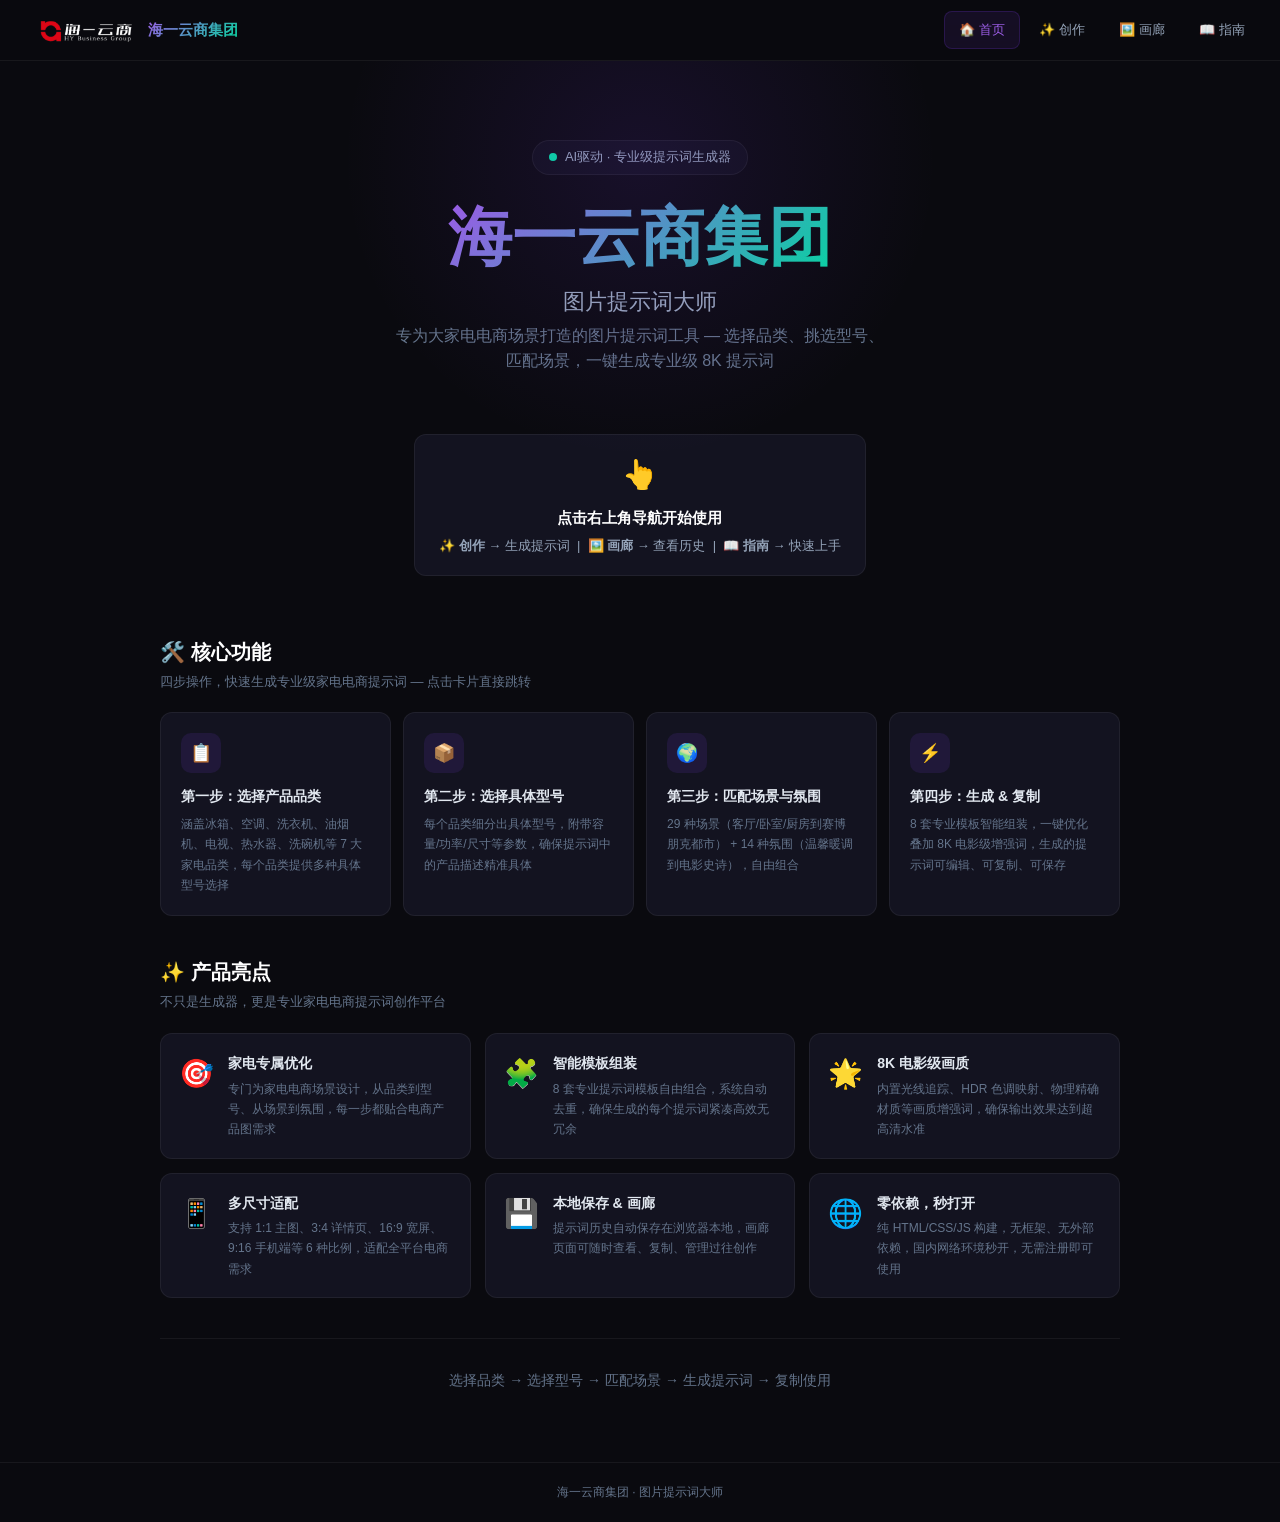
==== index.html @ 8d3c825e "修复主页网格布局：固定列数+响应式" ====
<!DOCTYPE html>
<html lang="zh-CN">
<head>
<meta charset="UTF-8">
<meta name="viewport" content="width=device-width,initial-scale=1.0">
<title>海一云商集团 — 图片提示词大师</title>
<style>/* 海一云商集团 - 图片提示词大师 样式表 */
:root {
  --bg: #0A0A0F;
  --surface: #131320;
  --border: rgba(255,255,255,0.06);
  --text: #E2E8F0;
  --text2: #94A3B8;
  --text3: #64748B;
  --violet: #7C3AED;
  --violet2: #9B5DE5;
  --teal: #06D6A0;
  --red: #EF4444;
  --amber: #F59E0B;
}
* { margin:0; padding:0; box-sizing:border-box; }
body {
  font-family: -apple-system, BlinkMacSystemFont, 'Segoe UI', 'PingFang SC', 'Microsoft YaHei', sans-serif;
  background: var(--bg);
  color: var(--text);
  min-height: 100vh;
  line-height: 1.6;
}
::-webkit-scrollbar { width:6px; }
::-webkit-scrollbar-track { background:transparent; }
::-webkit-scrollbar-thumb { background:rgba(124,58,237,0.3); border-radius:3px; }

/* === NAV === */
.nav { position:fixed; top:0; left:0; right:0; z-index:100; background:rgba(10,10,15,0.85); backdrop-filter:blur(20px); border-bottom:1px solid var(--border); }
.nav-inner { max-width:1400px; margin:0 auto; padding:0 20px; display:flex; align-items:center; justify-content:space-between; height:60px; }
.nav-logo { display:flex; align-items:center; gap:10px; text-decoration:none; }
.nav-logo img { height:32px; width:auto; }
.nav-logo span { font-size:15px; font-weight:700; background:linear-gradient(135deg, var(--violet2), var(--teal)); -webkit-background-clip:text; -webkit-text-fill-color:transparent; }
.nav-links { display:flex; gap:4px; }
.nav-link { display:inline-flex; align-items:center; gap:4px; padding:8px 14px; border-radius:8px; font-size:13px; font-weight:500; text-decoration:none; color:var(--text2); transition:all 0.2s; border:1px solid transparent; cursor:pointer; }
.nav-link:hover { color:var(--text); background:rgba(255,255,255,0.04); }
.nav-link.active { color:var(--violet2); background:rgba(124,58,237,0.1); border-color:rgba(124,58,237,0.2); }
.nav-link .icon { font-size:14px; }

/* === PAGES === */
.page { display:none; min-height:100vh; padding-top:60px; }
.page.active { display:block; }

/* === HERO/LANDING === */
.hero { position:relative; padding:80px 20px 60px; text-align:center; overflow:hidden; }
.hero::before { content:''; position:absolute; top:-200px; left:50%; transform:translateX(-50%); width:600px; height:600px; background:radial-gradient(circle, rgba(124,58,237,0.12) 0%, transparent 70%); }
.hero-badge { display:inline-flex; align-items:center; gap:8px; padding:6px 16px; border-radius:20px; background:rgba(19,19,32,0.6); border:1px solid var(--border); font-size:13px; color:var(--text2); margin-bottom:24px; }
.hero-badge .dot { width:8px; height:8px; border-radius:50%; background:var(--teal); animation:pulse 2s infinite; }
@keyframes pulse { 0%,100%{opacity:1} 50%{opacity:0.3} }
.hero h1 { font-size:clamp(28px,6vw,64px); font-weight:800; margin-bottom:8px; line-height:1.2; }
.hero h1 .white { color:#fff; }
.hero h1 .gradient { background:linear-gradient(135deg, var(--violet2), var(--teal)); -webkit-background-clip:text; -webkit-text-fill-color:transparent; }
.hero p.sub { font-size:clamp(15px,2.5vw,22px); color:var(--text2); margin-bottom:4px; }
.hero p.desc { font-size:clamp(13px,2vw,16px); color:var(--text3); max-width:500px; margin:0 auto 32px; }
.hero-actions { display:flex; flex-direction:row; justify-content:center; gap:16px; flex-wrap:wrap; margin-bottom:40px; }
.hero-actions .nav-icon { width:56px; height:56px; display:flex; align-items:center; justify-content:center; border-radius:14px; font-size:24px; text-decoration:none; background:var(--surface); border:1px solid var(--border); transition:all 0.25s; }
.hero-actions .nav-icon:hover { border-color:rgba(124,58,237,0.4); background:rgba(124,58,237,0.08); transform:translateY(-2px); }
.hero-pics { display:grid; grid-template-columns:repeat(3,1fr); gap:12px; max-width:700px; margin:0 auto; }
.hero-pic { border-radius:14px; aspect-ratio:4/3; border:1px solid var(--border); background:var(--surface); display:flex; align-items:center; justify-content:center; font-size:36px; opacity:0.5; }

/* === BUTTONS === */
.btn { display:inline-flex; align-items:center; gap:6px; padding:10px 24px; border-radius:10px; font-size:14px; font-weight:600; cursor:pointer; border:none; transition:all 0.25s; text-decoration:none; }
.btn-gradient { background:linear-gradient(135deg, var(--violet), #6D28D9); color:#fff; box-shadow:0 4px 20px rgba(124,58,237,0.3); }
.btn-gradient:hover { transform:translateY(-1px); box-shadow:0 6px 30px rgba(124,58,237,0.5); }
.btn-outline { background:rgba(255,255,255,0.04); border:1px solid var(--border); color:var(--text); }
.btn-outline:hover { background:rgba(255,255,255,0.08); }
.btn-sm { padding:6px 14px; font-size:12px; border-radius:7px; }
.btn-xs { padding:4px 10px; font-size:11px; border-radius:6px; }
.btn-icon { padding:8px; border-radius:8px; background:rgba(255,255,255,0.04); border:1px solid var(--border); color:var(--text2); cursor:pointer; font-size:16px; }

/* === CARDS === */
.card { background:var(--surface); border:1px solid var(--border); border-radius:12px; padding:16px; transition:all 0.25s; }
.card:hover { border-color:rgba(124,58,237,0.3); box-shadow:0 4px 20px rgba(124,58,237,0.08); }
.card-sm { padding:12px; border-radius:10px; }

/* === CREATE PAGE LAYOUT === */
.create-layout { display:grid; grid-template-columns:280px 1fr 380px; gap:16px; max-width:1500px; margin:0 auto; padding:16px 20px; min-height:calc(100vh - 140px); }
@media (max-width:1200px) { 
  .create-layout { grid-template-columns:260px 1fr; }
  .create-right { grid-column:1/-1; }
}
@media (max-width:768px) {
  .create-layout { grid-template-columns:1fr; }
}
.create-left, .create-mid, .create-right { display:flex; flex-direction:column; gap:12px; }

/* === TEMPLATE CARDS === */
.tpl-item { cursor:pointer; background:var(--surface); border:1px solid var(--border); border-radius:10px; padding:12px; margin-bottom:8px; transition:all 0.25s; }
.tpl-item:hover { border-color:rgba(124,58,237,0.3); }
.tpl-item.selected { border-color:var(--violet2); background:rgba(124,58,237,0.08); box-shadow:0 0 20px rgba(124,58,237,0.1); }
.tpl-item .tpl-header { display:flex; align-items:flex-start; gap:8px; }
.tpl-item .tpl-icon { font-size:18px; flex-shrink:0; }
.tpl-item .tpl-name { font-size:13px; font-weight:600; color:var(--text); }
.tpl-item.selected .tpl-name { color:var(--violet2); }
.tpl-item .tpl-desc { font-size:11px; color:var(--text3); margin-top:4px; }
.tpl-item .tpl-tag { display:inline-block; padding:2px 6px; border-radius:4px; font-size:10px; margin-right:4px; }
.tpl-item .tpl-tag.rec { background:rgba(6,214,160,0.1); color:var(--teal); border:1px solid rgba(6,214,160,0.2); }

/* === FORM === */
.form-group { margin-bottom:12px; }
.form-label { display:block; font-size:12px; color:var(--text2); margin-bottom:4px; font-weight:500; }
.form-input, .form-textarea { width:100%; padding:10px 12px; background:rgba(255,255,255,0.03); border:1px solid var(--border); border-radius:8px; color:var(--text); font-size:13px; font-family:inherit; outline:none; transition:border 0.2s; resize:none; }
.form-input:focus, .form-textarea:focus { border-color:rgba(124,58,237,0.5); box-shadow:0 0 0 3px rgba(124,58,237,0.08); background:rgba(255,255,255,0.05); }
.form-input::placeholder, .form-textarea::placeholder { color:var(--text3); }
.form-textarea { min-height:80px; }

/* === STYLE TAGS === */
.style-tags { display:flex; flex-wrap:wrap; gap:6px; }
.style-tag { padding:6px 12px; border-radius:6px; font-size:11px; cursor:pointer; border:1px solid var(--border); background:rgba(255,255,255,0.02); color:var(--text3); transition:all 0.2s; }
.style-tag:hover { border-color:rgba(255,255,255,0.12); color:var(--text2); }
.style-tag.active { background:rgba(124,58,237,0.12); border-color:rgba(124,58,237,0.3); color:var(--violet2); }

/* === GENERIC TAGS (品类/场景/氛围) === */
.tags { display:flex; flex-wrap:wrap; gap:8px; }
.tag { display:inline-flex; align-items:center; gap:4px; padding:8px 14px; border-radius:8px; font-size:13px; cursor:pointer; border:1px solid var(--border); background:rgba(255,255,255,0.03); color:var(--text2); transition:all 0.2s; user-select:none; }
.tag:hover { border-color:rgba(255,255,255,0.15); background:rgba(255,255,255,0.05); color:var(--text); }
.tag.active { background:rgba(124,58,237,0.12); border-color:rgba(124,58,237,0.35); color:var(--violet2); }

/* === RATIO TAGS === */
.ratio-tags { display:flex; flex-wrap:wrap; gap:6px; }
.ratio-tag { padding:6px 10px; border-radius:6px; font-size:11px; font-family:monospace; cursor:pointer; border:1px solid var(--border); background:rgba(255,255,255,0.02); color:var(--text3); transition:all 0.2s; }
.ratio-tag:hover { border-color:rgba(255,255,255,0.12); color:var(--text2); }
.ratio-tag.active { background:rgba(124,58,237,0.12); border-color:rgba(124,58,237,0.3); color:var(--violet2); }

/* === PROMPT PREVIEW === */
.prompt-box { background:rgba(0,0,0,0.3); border:1px solid var(--border); border-radius:10px; padding:14px; min-height:200px; max-height:400px; overflow-y:auto; font-size:13px; color:var(--text); white-space:pre-wrap; line-height:1.8; font-family:inherit; }
.prompt-box.empty { display:flex; align-items:center; justify-content:center; color:var(--text3); font-size:13px; min-height:200px; }
.prompt-stats { display:flex; gap:16px; font-size:11px; color:var(--text3); margin-top:8px; }
.prompt-edit { width:100%; background:rgba(0,0,0,0.3); border:1px solid var(--border); border-radius:10px; padding:14px; min-height:200px; font-size:13px; line-height:1.8; color:var(--text); resize:vertical; font-family:inherit; outline:none; }
.prompt-edit:focus { border-color:rgba(124,58,237,0.5); box-shadow:0 0 0 3px rgba(124,58,237,0.08); }
.prompt-placeholder { background:rgba(0,0,0,0.3); border:1px solid var(--border); border-radius:10px; padding:40px 14px; text-align:center; color:var(--text3); font-size:13px; min-height:200px; display:flex; align-items:center; justify-content:center; }

/* === IMAGE DISPLAY === */
.img-display { background:var(--surface); border:1px solid var(--border); border-radius:12px; overflow:hidden; }
.img-display .placeholder { display:flex; flex-direction:column; align-items:center; justify-content:center; padding:40px; color:var(--text3); }
.img-display .placeholder .icon { font-size:48px; margin-bottom:12px; }
.img-display img { width:100%; display:block; }
.img-actions { display:flex; gap:8px; padding:10px; background:rgba(0,0,0,0.5); }

/* === GALLERY === */
.gallery-grid { display:grid; grid-template-columns:repeat(auto-fill,minmax(260px,1fr)); gap:16px; max-width:1400px; margin:0 auto; padding:20px; }
.gallery-card { cursor:pointer; overflow:hidden; }
.gallery-card .thumb { aspect-ratio:4/3; background:rgba(0,0,0,0.3); overflow:hidden; }
.gallery-card .thumb img { width:100%; height:100%; object-fit:cover; transition:transform 0.3s; }
.gallery-card:hover .thumb img { transform:scale(1.05); }
.gallery-card .info { padding:10px; }
.gallery-card .info .prompt { font-size:11px; color:var(--text3); line-height:1.4; display:-webkit-box; -webkit-line-clamp:2; -webkit-box-orient:vertical; overflow:hidden; }
.gallery-card .info .date { font-size:10px; color:var(--text3); margin-top:4px; }
.gallery-empty { text-align:center; padding:80px 20px; }

/* === GUIDE === */
.guide-steps { display:grid; grid-template-columns:repeat(auto-fit,minmax(280px,1fr)); gap:16px; max-width:1200px; margin:0 auto; padding:20px; }
.guide-step { padding:24px; }
.guide-step .step-num { width:40px; height:40px; border-radius:10px; background:rgba(124,58,237,0.15); display:flex; align-items:center; justify-content:center; font-size:14px; font-weight:700; color:var(--violet2); margin-bottom:12px; }
.guide-step h3 { font-size:16px; margin-bottom:8px; }
.guide-step p { font-size:13px; color:var(--text2); line-height:1.6; }
.guide-step ul { margin-top:12px; padding-left:16px; }
.guide-step li { font-size:12px; color:var(--text3); margin-bottom:4px; }
.guide-title { text-align:center; padding:40px 20px 20px; }

/* === MODAL === */
.modal-overlay { position:fixed; inset:0; z-index:200; background:rgba(0,0,0,0.6); backdrop-filter:blur(4px); display:flex; align-items:center; justify-content:center; padding:20px; }
.modal-content { background:var(--surface); border:1px solid var(--border); border-radius:16px; max-width:700px; width:100%; max-height:80vh; overflow-y:auto; }
.modal-header { display:flex; align-items:center; justify-content:space-between; padding:16px 20px; border-bottom:1px solid var(--border); }
.modal-header h3 { font-size:15px; }
.modal-close { background:none; border:none; color:var(--text2); cursor:pointer; font-size:20px; padding:4px; }
.modal-body { padding:20px; }
.modal-body img { width:100%; border-radius:10px; margin-bottom:16px; }
.modal-body .mprompt { background:rgba(0,0,0,0.3); border-radius:10px; padding:12px; font-size:12px; color:var(--text3); white-space:pre-wrap; max-height:160px; overflow-y:auto; margin-bottom:12px; }

/* === SPINNER === */
.spinner { width:40px; height:40px; border:3px solid rgba(124,58,237,0.15); border-top-color:var(--violet2); border-radius:50%; animation:spin 0.8s linear infinite; margin:0 auto 12px; }
@keyframes spin { to{transform:rotate(360deg)} }
.gen-status { text-align:center; padding:30px; }

/* === TOAST === */
.toast { position:fixed; bottom:24px; left:50%; transform:translateX(-50%); background:var(--surface); border:1px solid var(--border); padding:10px 20px; border-radius:10px; font-size:13px; z-index:300; animation:toastIn 0.3s ease; }
@keyframes toastIn { from{opacity:0;transform:translateX(-50%) translateY(10px)} to{opacity:1;transform:translateX(-50%) translateY(0)} }

/* === FOOTER === */
.footer { border-top:1px solid var(--border); padding:20px; text-align:center; font-size:12px; color:var(--text3); }

/* === RESPONSIVE === */
@media (max-width:900px) { .feature-grid { grid-template-columns:repeat(2,1fr)!important; } }
@media (max-width:500px) { .feature-grid { grid-template-columns:1fr!important; } }
@media (max-width:640px) {
  .nav-link span.label { display:none; }
  .nav-link { padding:8px 10px; }
  .hero { padding:60px 16px 40px; }
  .hero-pics { grid-template-columns:1fr; max-width:300px; }
  .guide-steps { grid-template-columns:1fr; }
  .gallery-grid { grid-template-columns:repeat(auto-fill,minmax(160px,1fr)); gap:10px; padding:12px; }
}
</style>
</head>
<body>
<nav class="nav"><div class="nav-inner">
<a href="javascript:void(0)" class="nav-logo" onclick="var q=document.querySelectorAll('.page,.nav-link');for(var i=0;i<q.length;i++)q[i].classList.remove('active');document.getElementById('page-home').classList.add('active');document.getElementById('nav-home').classList.add('active')"><img src="[data-uri]" alt="海一云商集团"><span>海一云商集团</span></a>
<div class="nav-links"><span class="nav-link active" id="nav-home" style="cursor:pointer" onclick="var q=document.querySelectorAll('.page,.nav-link');for(var i=0;i<q.length;i++)q[i].classList.remove('active');document.getElementById('page-home').classList.add('active');document.getElementById('nav-home').classList.add('active')">🏠 <span class="label">首页</span></span><span class="nav-link" id="nav-create" style="cursor:pointer" onclick="var q=document.querySelectorAll('.page,.nav-link');for(var i=0;i<q.length;i++)q[i].classList.remove('active');document.getElementById('page-create').classList.add('active');document.getElementById('nav-create').classList.add('active');renderCreate()">✨ <span class="label">创作</span></span><span class="nav-link" id="nav-gallery" style="cursor:pointer" onclick="var q=document.querySelectorAll('.page,.nav-link');for(var i=0;i<q.length;i++)q[i].classList.remove('active');document.getElementById('page-gallery').classList.add('active');document.getElementById('nav-gallery').classList.add('active');renderGallery()">🖼️ <span class="label">画廊</span></span><span class="nav-link" id="nav-guide" style="cursor:pointer" onclick="var q=document.querySelectorAll('.page,.nav-link');for(var i=0;i<q.length;i++)q[i].classList.remove('active');document.getElementById('page-guide').classList.add('active');document.getElementById('nav-guide').classList.add('active')">📖 <span class="label">指南</span></span></div></div></nav>
<div class="page active" id="page-home">
<div class="hero"><div class="hero-badge"><span class="dot"></span> AI驱动 · 专业级提示词生成器</div><h1><span class="gradient">海一云商集团</span></h1><p class="sub">图片提示词大师</p><p class="desc">专为大家电电商场景打造的图片提示词工具 — 选择品类、挑选型号、匹配场景，一键生成专业级 8K 提示词</p><div style="margin-top:28px;padding:18px 24px;background:var(--surface);border:1px solid var(--border);border-radius:12px;display:inline-block"><div style="font-size:28px;margin-bottom:8px">👆</div><div style="font-size:15px;font-weight:600;margin-bottom:6px;color:#fff">点击右上角导航开始使用</div><div style="font-size:13px;color:var(--text2)">✨ <b>创作</b> → 生成提示词 &nbsp;|&nbsp; 🖼️ <b>画廊</b> → 查看历史 &nbsp;|&nbsp; 📖 <b>指南</b> → 快速上手</div></div></div>
<div style="max-width:1000px;margin:0 auto;padding:0 20px 20px">

<!-- 功能介绍详情 -->
<div style="margin-bottom:40px">
<h2 style="font-size:20px;font-weight:700;margin-bottom:4px;color:#fff">🛠️ 核心功能</h2>
<p style="font-size:13px;color:var(--text3);margin-bottom:20px">四步操作，快速生成专业级家电电商提示词 — 点击卡片直接跳转</p>
<div style="display:grid;grid-template-columns:repeat(4,1fr);gap:12px" class="feature-grid">
<div class="card" style="padding:20px;cursor:pointer" onclick="showPage('create')">
<div style="width:40px;height:40px;border-radius:10px;background:rgba(124,58,237,0.12);display:flex;align-items:center;justify-content:center;font-size:18px;margin-bottom:12px">📋</div>
<div style="font-size:14px;font-weight:600;margin-bottom:6px">第一步：选择产品品类</div>
<div style="font-size:12px;color:var(--text3);line-height:1.7">涵盖冰箱、空调、洗衣机、油烟机、电视、热水器、洗碗机等 7 大家电品类，每个品类提供多种具体型号选择</div>
</div>
<div class="card" style="padding:20px;cursor:pointer" onclick="showPage('create')">
<div style="width:40px;height:40px;border-radius:10px;background:rgba(124,58,237,0.12);display:flex;align-items:center;justify-content:center;font-size:18px;margin-bottom:12px">📦</div>
<div style="font-size:14px;font-weight:600;margin-bottom:6px">第二步：选择具体型号</div>
<div style="font-size:12px;color:var(--text3);line-height:1.7">每个品类细分出具体型号，附带容量/功率/尺寸等参数，确保提示词中的产品描述精准具体</div>
</div>
<div class="card" style="padding:20px;cursor:pointer" onclick="showPage('create')">
<div style="width:40px;height:40px;border-radius:10px;background:rgba(124,58,237,0.12);display:flex;align-items:center;justify-content:center;font-size:18px;margin-bottom:12px">🌍</div>
<div style="font-size:14px;font-weight:600;margin-bottom:6px">第三步：匹配场景与氛围</div>
<div style="font-size:12px;color:var(--text3);line-height:1.7">29 种场景（客厅/卧室/厨房到赛博朋克都市） + 14 种氛围（温馨暖调到电影史诗），自由组合</div>
</div>
<div class="card" style="padding:20px;cursor:pointer" onclick="showPage('create')">
<div style="width:40px;height:40px;border-radius:10px;background:rgba(124,58,237,0.12);display:flex;align-items:center;justify-content:center;font-size:18px;margin-bottom:12px">⚡</div>
<div style="font-size:14px;font-weight:600;margin-bottom:6px">第四步：生成 & 复制</div>
<div style="font-size:12px;color:var(--text3);line-height:1.7">8 套专业模板智能组装，一键优化叠加 8K 电影级增强词，生成的提示词可编辑、可复制、可保存</div>
</div>
</div>
</div>

<!-- 亮点 -->
<div style="margin-bottom:40px">
<h2 style="font-size:20px;font-weight:700;margin-bottom:4px;color:#fff">✨ 产品亮点</h2>
<p style="font-size:13px;color:var(--text3);margin-bottom:20px">不只是生成器，更是专业家电电商提示词创作平台</p>
<div style="display:grid;grid-template-columns:repeat(3,1fr);gap:14px" class="feature-grid">
<div class="card" style="padding:18px;display:flex;gap:14px;align-items:flex-start">
<span style="font-size:28px;flex-shrink:0">🎯</span>
<div><div style="font-size:14px;font-weight:600;margin-bottom:4px">家电专属优化</div><div style="font-size:12px;color:var(--text3);line-height:1.7">专门为家电电商场景设计，从品类到型号、从场景到氛围，每一步都贴合电商产品图需求</div></div>
</div>
<div class="card" style="padding:18px;display:flex;gap:14px;align-items:flex-start">
<span style="font-size:28px;flex-shrink:0">🧩</span>
<div><div style="font-size:14px;font-weight:600;margin-bottom:4px">智能模板组装</div><div style="font-size:12px;color:var(--text3);line-height:1.7">8 套专业提示词模板自由组合，系统自动去重，确保生成的每个提示词紧凑高效无冗余</div></div>
</div>
<div class="card" style="padding:18px;display:flex;gap:14px;align-items:flex-start">
<span style="font-size:28px;flex-shrink:0">🌟</span>
<div><div style="font-size:14px;font-weight:600;margin-bottom:4px">8K 电影级画质</div><div style="font-size:12px;color:var(--text3);line-height:1.7">内置光线追踪、HDR 色调映射、物理精确材质等画质增强词，确保输出效果达到超高清水准</div></div>
</div>
<div class="card" style="padding:18px;display:flex;gap:14px;align-items:flex-start">
<span style="font-size:28px;flex-shrink:0">📱</span>
<div><div style="font-size:14px;font-weight:600;margin-bottom:4px">多尺寸适配</div><div style="font-size:12px;color:var(--text3);line-height:1.7">支持 1:1 主图、3:4 详情页、16:9 宽屏、9:16 手机端等 6 种比例，适配全平台电商需求</div></div>
</div>
<div class="card" style="padding:18px;display:flex;gap:14px;align-items:flex-start;cursor:pointer" onclick="showPage('gallery')">
<span style="font-size:28px;flex-shrink:0">💾</span>
<div><div style="font-size:14px;font-weight:600;margin-bottom:4px">本地保存 & 画廊</div><div style="font-size:12px;color:var(--text3);line-height:1.7">提示词历史自动保存在浏览器本地，画廊页面可随时查看、复制、管理过往创作</div></div>
</div>
<div class="card" style="padding:18px;display:flex;gap:14px;align-items:flex-start">
<span style="font-size:28px;flex-shrink:0">🌐</span>
<div><div style="font-size:14px;font-weight:600;margin-bottom:4px">零依赖，秒打开</div><div style="font-size:12px;color:var(--text3);line-height:1.7">纯 HTML/CSS/JS 构建，无框架、无外部依赖，国内网络环境秒开，无需注册即可使用</div></div>
</div>
</div>
</div>

<!-- 导航引导 -->
<div style="text-align:center;padding:30px 20px 50px;border-top:1px solid var(--border);margin-top:20px">
<div style="font-size:14px;color:var(--text3)">选择品类 → 选择型号 → 匹配场景 → 生成提示词 → 复制使用</div>
</div></div></div>
<div class="page" id="page-create"><div class="create-layout">
<div><div class="card" style="margin-bottom:12px"><div style="display:flex;justify-content:space-between;align-items:center;margin-bottom:12px"><span style="font-size:13px;font-weight:600">📋 模板选择</span><div><button class="btn btn-xs btn-outline" data-action="selectAllTpl">全选</button><button class="btn btn-xs btn-outline" data-action="deselectAllTpl">取消</button></div></div><div id="tpl-list"></div></div><div class="card card-sm" style="margin-bottom:12px"><div style="font-size:11px;color:var(--text2);margin-bottom:8px">🎨 风格预设</div><div class="style-tags" id="style-tags"></div></div><div class="card card-sm"><div style="font-size:11px;color:var(--text2);margin-bottom:8px">📐 宽高比</div><div class="ratio-tags" id="ratio-tags"></div></div></div>
<div><div class="card"><div style="font-size:13px;font-weight:600;margin-bottom:12px;display:flex;align-items:center;gap:8px"><span style="background:rgba(124,58,237,0.12);color:var(--violet2);padding:2px 10px;border-radius:6px;font-size:11px">第一步</span> 选择产品品类</div><div class="tags" id="category-options" style="margin-bottom:4px"></div></div>
    
<div class="card"><div style="font-size:13px;font-weight:600;margin-bottom:12px;display:flex;align-items:center;gap:8px"><span style="background:rgba(124,58,237,0.12);color:var(--violet2);padding:2px 10px;border-radius:6px;font-size:11px">第二步</span> 选择产品类型</div><div id="type-options-row"></div><div id="type-detail"></div><div id="custom-product-row" style="display:none;margin-top:8px"><input class="form-input" id="inp-custom-product" placeholder="输入产品描述..." oninput="updateCustomProduct()"></div></div>

<div class="card"><div style="font-size:13px;font-weight:600;margin-bottom:12px;display:flex;align-items:center;gap:8px"><span style="background:rgba(124,58,237,0.12);color:var(--violet2);padding:2px 10px;border-radius:6px;font-size:11px">第三步</span> 选择场景环境</div><div class="tags" id="scene-options"></div><div id="custom-scene-row" style="display:none;margin-top:8px"><input class="form-input" id="inp-custom-scene" placeholder="输入场景描述..." oninput="updateCustomScene()"></div></div>

<div class="card"><div style="font-size:13px;font-weight:600;margin-bottom:12px;display:flex;align-items:center;gap:8px"><span style="background:rgba(124,58,237,0.12);color:var(--violet2);padding:2px 10px;border-radius:6px;font-size:11px">第四步</span> 选择氛围（可选）</div><div class="tags" id="mood-options"></div><div id="custom-mood-row" style="display:none;margin-top:8px"><input class="form-input" id="inp-custom-mood" placeholder="输入氛围描述..." oninput="updateCustomMood()"></div></div></div>
<div><div class="card" style="margin-bottom:12px"><div style="display:flex;justify-content:space-between;align-items:center;margin-bottom:12px"><span style="font-size:13px;font-weight:600">📝 提示词 <span style="font-size:10px;color:var(--text3)">（可编辑）</span></span><div><button class="btn btn-sm btn-outline" style="color:var(--violet2)" data-action="generate">生成提示词</button><button class="btn btn-sm btn-outline" style="color:var(--teal)" data-action="optimize">⚡ 一键优化</button></div></div><div id="prompt-area"></div><div style="display:flex;gap:6px;margin-top:10px"><button class="btn btn-sm btn-outline" data-action="copy">📋 复制提示词</button><button class="btn btn-sm btn-outline" data-action="clear">🗑️ 清空</button><button class="btn btn-sm btn-outline" data-action="save">💾 保存</button><span id="prompt-chars" style="font-size:11px;color:var(--text3);margin-left:auto;align-self:center"></span></div></div></div></div></div>
<div class="page" id="page-gallery"><div style="max-width:1400px;margin:0 auto;padding:16px 20px"><div style="display:flex;justify-content:space-between;align-items:center;margin-bottom:16px"><h2 style="font-size:22px">🖼️ 提示词画廊</h2><button class="btn btn-sm btn-gradient" onclick="location.hash='create'">✨ 创作新提示词</button></div><div class="gallery-grid" id="gallery-grid"><div style="grid-column:1/-1;text-align:center;padding:80px 20px"><div style="font-size:64px;margin-bottom:16px">📝</div><h3>还没有保存的提示词</h3><p style="color:var(--text3);margin:12px 0 20px">前往创作页面生成提示词并保存</p><button class="btn btn-gradient" onclick="location.hash='create'">✨ 开始创作</button></div></div></div></div>
<div class="page" id="page-guide"><div class="guide-container"><div class="guide-title"><h1 style="font-size:28px"><span class="gradient" style="background:linear-gradient(135deg,var(--violet2),var(--teal));-webkit-background-clip:text;-webkit-text-fill-color:transparent">快速使用指南</span></h1><p style="color:var(--text3);margin-top:8px">四步上手，轻松生成专业级家电电商提示词</p></div><div class="guide-steps"><div class="guide-step"><div class="step-num">1</div><h3>选择产品品类</h3><p style="font-size:13px;color:var(--text2);margin-top:8px">进入创作页面，从冰箱、空调、洗衣机等 7 大家电品类中选择目标品类。</p></div><div class="guide-step"><div class="step-num">2</div><h3>选择具体型号</h3><p style="font-size:13px;color:var(--text2);margin-top:8px">选定品类后，从细化列表中挑选具体型号，查看容量、功率、尺寸等参数。</p></div><div class="guide-step"><div class="step-num">3</div><h3>匹配场景氛围</h3><p style="font-size:13px;color:var(--text2);margin-top:8px">从 29 种场景和 14 种氛围中选择，让产品融入理想的使用环境。</p></div><div class="guide-step"><div class="step-num">4</div><h3>生成 & 优化提示词</h3><p style="font-size:13px;color:var(--text2);margin-top:8px">8 套模板自由组合，点击"生成提示词"或"一键优化"，即可获得可直接使用的专业提示词。</p></div></div><div style="text-align:center;padding:40px 20px;border-top:1px solid var(--border);margin-top:20px"><div style="font-size:18px;font-weight:600;margin-bottom:6px;color:#fff">👆 点击右上角「✨ 创作」开始</div><div style="font-size:13px;color:var(--text2)">选择品类 → 选择型号 → 匹配场景 → 生成提示词 → 复制使用</div></div></div></div>
<footer class="footer">海一云商集团 · 图片提示词大师</footer>
<script>// 海一云商集团 - 图片提示词大师（产品细化版）
// ===== 产品细化数据库 =====
var PRODUCT_CATEGORIES = [
  { id:'fridge', name:'冰箱', icon:'🧊', desc:'冰箱类产品' },
  { id:'ac', name:'空调', icon:'❄️', desc:'空调类产品' },
  { id:'washer', name:'洗衣机', icon:'🫧', desc:'洗衣类产品' },
  { id:'hood', name:'油烟机', icon:'💨', desc:'厨房电器' },
  { id:'tv', name:'电视', icon:'📺', desc:'影音电器' },
  { id:'water', name:'热水器', icon:'🔥', desc:'热水设备' },
  { id:'dish', name:'洗碗机', icon:'🍽️', desc:'清洁电器' },
  { id:'custom', name:'✏️ 自定义', icon:'✏️', desc:'自己输入任意产品' },
];

// 冰箱细化
var FRIDGE_TYPES = [
  { id:'side-by-side', name:'对开门冰箱', desc:'左右对开双门，大容量，适合大户型', size:'600L-800L', dims:'宽90-100cm × 高175-180cm × 深65-75cm' },
  { id:'french-4', name:'法式四门冰箱', desc:'上对开+下抽屉，分区精细，高端定位', size:'500L-700L', dims:'宽80-90cm × 高175-180cm × 深65-75cm' },
  { id:'french-5', name:'法式五门冰箱', desc:'上对开+双抽屉+变温室，极致分区', size:'550L-750L', dims:'宽85-95cm × 高175-180cm × 深70-78cm' },
  { id:'cross-4', name:'十字对开门', desc:'上冷藏下冷冻十字分割，中式厨房首选', size:'450L-650L', dims:'宽75-85cm × 高175-180cm × 深65-72cm' },
  { id:'twin', name:'双门冰箱', desc:'传统上下双门，经济实惠', size:'180L-350L', dims:'宽55-65cm × 高140-170cm × 深55-65cm' },
  { id:'triple', name:'三门冰箱', desc:'冷藏+冷冻+变温，家庭实用之选', size:'250L-400L', dims:'宽60-70cm × 高170-180cm × 深60-70cm' },
  { id:'mini', name:'迷你冰箱', desc:'单门小容量，宿舍办公室适用', size:'50L-120L', dims:'宽45-55cm × 高50-85cm × 深45-55cm' },
  { id:'wine', name:'酒柜/雪茄柜', desc:'恒温恒湿，专业储酒', size:'50-200瓶', dims:'宽60cm × 高80-180cm × 深55-65cm' },
  { id:'built-in', name:'嵌入式冰箱', desc:'隐藏式安装，与橱柜一体', size:'250L-600L', dims:'宽60/90cm标准柜体 × 高177cm × 深55cm' },
];

// 空调细化
var AC_TYPES = [
  { id:'split-wall', name:'壁挂式空调', desc:'挂机，卧室书房首选，不占地面', power:'1匹-2匹', dims:'内机宽80-100cm × 高30cm × 深20cm' },
  { id:'split-floor', name:'立柜式空调', desc:'柜机，客厅大空间，出风量大', power:'2匹-5匹', dims:'宽35-50cm × 高180cm × 深35-45cm' },
  { id:'central-duct', name:'风管机/一拖一', desc:'隐藏安装，美观大方', power:'1.5匹-5匹', dims:'吊顶隐藏，出风口60×15cm' },
  { id:'central-multi', name:'中央空调多联机', desc:'一拖多，全屋恒温', power:'4匹-20匹', dims:'外机大，内机隐藏于吊顶' },
  { id:'portable', name:'移动空调', desc:'免安装，可移动，租房适用', power:'1匹-2匹', dims:'宽35-45cm × 高70-80cm × 深35-45cm' },
  { id:'window', name:'窗式空调', desc:'一体机，老旧机型，安装简单', power:'1匹-2匹', dims:'宽60-80cm × 高40-50cm × 深60-70cm' },
];

// 洗衣机细化
var WASHER_TYPES = [
  { id:'front-10', name:'滚筒洗衣机10kg', desc:'主流大容量，省水护衣', capacity:'10kg', dims:'宽60cm × 高85cm × 深55-65cm' },
  { id:'front-12', name:'滚筒洗衣机12kg+', desc:'超大容量，床单窗帘轻松洗', capacity:'12-15kg', dims:'宽60cm × 高85cm × 深65-75cm' },
  { id:'front-mini', name:'迷你滚筒', desc:'小型滚筒，单身公寓适用', capacity:'3-6kg', dims:'宽40-50cm × 高70-85cm × 深45-55cm' },
  { id:'top-8', name:'波轮洗衣机8-10kg', desc:'上开门，取放方便，老人友好', capacity:'8-10kg', dims:'宽55-60cm × 高90-100cm × 深55-60cm' },
  { id:'top-mini', name:'波轮迷你洗衣机', desc:'小容量，内衣婴儿衣物专用', capacity:'1-3kg', dims:'宽35-45cm × 高50-70cm × 深35-45cm' },
  { id:'washer-dryer', name:'洗烘一体机', desc:'洗衣+烘干，节省空间', capacity:'8-12kg洗/5-8kg烘', dims:'宽60cm × 高85cm × 深60-70cm' },
  { id:'dryer-heat', name:'热泵烘干机', desc:'独立烘干，热泵节能，护理衣物', capacity:'8-12kg', dims:'宽60cm × 高85cm × 深60-70cm' },
  { id:'twin-tub', name:'双缸洗衣机', desc:'传统双桶，一边洗一边甩干', capacity:'8-12kg', dims:'宽70-80cm × 高90-100cm × 深45-50cm' },
  { id:'stacked', name:'洗烘叠放套装', desc:'洗衣机+烘干机上下叠放', capacity:'各10kg', dims:'宽60cm × 高170-180cm × 深65cm' },
];

// 油烟机细化
var HOOD_TYPES = [
  { id:'side-suction', name:'侧吸式油烟机', desc:'近吸不碰头，油烟不过脸', power:'20-25m³/min', dims:'宽70-90cm × 高50-70cm × 深35-45cm' },
  { id:'top-suction', name:'顶吸式/T型', desc:'传统欧式，拢烟范围广', power:'18-24m³/min', dims:'宽70-90cm × 高50-70cm × 深50-55cm' },
  { id:'slim-integrated', name:'集成灶', desc:'烟灶蒸烤一体，省空间', power:'17-22m³/min', dims:'宽90cm × 高80cm × 深60cm' },
  { id:'lift', name:'升降式油烟机', desc:'自动升降，隐藏美观', power:'19-23m³/min', dims:'宽70-90cm × 升降高度可调' },
];

// 电视细化
var TV_TYPES = [
  { id:'oled-55', name:'55英寸OLED电视', desc:'自发光，无限对比度', screen:'55英寸', dims:'宽122cm × 高71cm × 深5cm(不含底座)' },
  { id:'oled-65', name:'65英寸OLED电视', desc:'大屏OLED，影院级体验', screen:'65英寸', dims:'宽144cm × 高83cm × 深5cm' },
  { id:'oled-77', name:'77英寸OLED电视', desc:'巨幕OLED，极致沉浸', screen:'77英寸', dims:'宽172cm × 高99cm × 深5cm' },
  { id:'mini-65', name:'65英寸MiniLED', desc:'千级分区背光，高亮度', screen:'65英寸', dims:'宽144cm × 高83cm × 深8cm' },
  { id:'mini-75', name:'75英寸MiniLED', desc:'大屏高分区，旗舰之选', screen:'75英寸', dims:'宽167cm × 高96cm × 深8cm' },
  { id:'mini-85', name:'85英寸MiniLED', desc:'巨幕旗舰，影院级', screen:'85英寸', dims:'宽189cm × 高109cm × 深8cm' },
  { id:'lcd-55', name:'55英寸液晶电视', desc:'入门级大屏，性价比', screen:'55英寸', dims:'宽123cm × 高72cm × 深8cm' },
  { id:'projector', name:'4K激光投影仪', desc:'短焦投影，120英寸巨幕', screen:'100-150英寸可调', dims:'主机宽40-50cm × 高10-15cm × 深30-40cm' },
];

// 热水器细化
var WATER_TYPES = [
  { id:'gas-13', name:'燃气热水器13L', desc:'即开即热，适合一厨一卫', capacity:'13L/min', dims:'宽35cm × 高55cm × 深16cm' },
  { id:'gas-16', name:'燃气热水器16L', desc:'大水量，一厨两卫', capacity:'16L/min', dims:'宽37cm × 高57cm × 深16cm' },
  { id:'elec-60', name:'电热水器60L', desc:'储水式，2-3人使用', capacity:'60L', dims:'圆桶直径40cm × 长70-80cm / 扁桶宽80cm×高50cm' },
  { id:'elec-80', name:'电热水器80L', desc:'大容量，3-4人使用', capacity:'80L', dims:'圆桶直径45cm × 长80-90cm / 扁桶宽90cm×高55cm' },
  { id:'elec-100', name:'电热水器100L', desc:'超大容量，4-5人使用', capacity:'100L', dims:'圆桶直径48cm × 长100cm' },
  { id:'tankless', name:'即热式电热水器', desc:'无限热水，小巧省空间', capacity:'即热不限量', dims:'宽30-40cm × 高25-35cm × 深10-15cm' },
  { id:'air-200', name:'空气能热水器200L', desc:'热泵节能，适合别墅', capacity:'200-300L', dims:'水箱直径50cm×高150cm + 外机80×60×30cm' },
  { id:'solar', name:'太阳能热水器', desc:'屋顶安装，节能环保', capacity:'150-300L', dims:'集热板2-4㎡ + 水箱圆桶直径50cm×高150cm' },
];

// 洗碗机细化
var DISH_TYPES = [
  { id:'dish-8', name:'台式洗碗机6-8套', desc:'台式免安装，小家庭适用', capacity:'6-8套', dims:'宽55cm × 高45-50cm × 深50cm' },
  { id:'dish-13', name:'嵌入式洗碗机13套', desc:'标准尺寸，3-5口之家', capacity:'13套', dims:'宽60cm × 高77.5cm × 深55-60cm' },
  { id:'dish-15', name:'嵌入式洗碗机15套+', desc:'超大容量，锅具可洗', capacity:'15-17套', dims:'宽60cm × 高77.5cm × 深65-70cm' },
  { id:'dish-drawer', name:'抽屉式洗碗机', desc:'下拉开门，不弯腰', capacity:'6-8套', dims:'宽60cm × 高40-45cm × 深55cm' },
  { id:'dish-sink', name:'水槽洗碗机', desc:'水槽一体，果蔬海鲜清洗', capacity:'6-7套', dims:'替换水槽，长80-90cm×宽45cm' },
];

// 场景数据
var SCENES = [
  { id:'livingroom', icon:'🛋️', name:'客厅', desc:'现代简约客厅，浅色木地板，落地窗自然光，灰色布艺沙发旁' },
  { id:'bedroom', icon:'🛏️', name:'卧室', desc:'温馨卧室，暖色调墙面，实木床头柜，柔和的晨光从窗帘透入' },
  { id:'kitchen', icon:'🍳', name:'厨房', desc:'开放式现代厨房，白色大理石台面，深灰色橱柜，暖色射灯照明' },
  { id:'balcony', icon:'🌿', name:'阳台', desc:'半封闭阳台，白色瓷砖地面，绿植点缀，午后自然光线充足' },
  { id:'bathroom', icon:'🛁', name:'卫生间', desc:'现代简约卫生间，浅灰防滑地砖，白色洁具，柔和的镜前灯光' },
  { id:'studio', icon:'📸', name:'摄影棚白底', desc:'专业产品摄影棚，纯白无缝背景，柔光箱左右打光，产品悬浮展示' },
  { id:'office', icon:'💼', name:'办公室', desc:'现代办公空间，落地玻璃窗，简约办公家具，自然光+顶灯混合照明' },
  { id:'park', icon:'🌳', name:'城市公园', desc:'城市公园草坪，绿树成荫，远处现代建筑，晴好天气自然光束洒落' },
  { id:'rooftop', icon:'🏙️', name:'天台露台', desc:'高层屋顶露台，木质甲板地面，城市天际线背景，黄昏金色暖光' },
  { id:'garden', icon:'🌺', name:'私家花园', desc:'私家花园庭院，石板小径蜿蜒，花草环绕，斑驳阳光洒落藤架下' },
  { id:'cafe', icon:'☕', name:'文艺咖啡厅', desc:'复古工业风咖啡厅，裸露砖墙与铁艺灯具，暖黄钨丝灯光，吧台木质纹理' },
  { id:'hotel', icon:'🏨', name:'酒店大堂', desc:'五星级酒店大堂，大理石地面倒映水晶吊灯，金属质感前台，奢华氛围' },
  { id:'pool', icon:'🏊', name:'泳池边', desc:'室外无边泳池，水面波光粼粼，白色躺椅与遮阳伞，远处海天一色' },
  { id:'beach', icon:'🏖️', name:'海滩', desc:'热带白沙滩，碧蓝海水拍岸，棕榈树摇曳，金色夕阳余晖洒满沙滩' },
  { id:'snow', icon:'❄️', name:'雪景庭院', desc:'冬日庭院，白雪覆盖松枝，木屋暖黄灯光从窗户透出，静谧暖意' },
  { id:'space', icon:'🚀', name:'太空舱', desc:'未来感太空舱内部，全息投影控制面板，冷蓝色氛围灯带，窗外是浩瀚星云' },
  { id:'cyberpunk', icon:'🌃', name:'赛博朋克都市', desc:'霓虹灯闪烁的未来都市，湿漉漉的街道倒映全息广告，高耸摩天大楼，蓝紫色调' },
  { id:'library', icon:'📚', name:'古典书房', desc:'英式古典书房，深色橡木书柜满墙，皮革沙发，壁炉火光摇曳，暖色台灯' },
  { id:'greenhouse', icon:'🌿', name:'玻璃花房', desc:'维多利亚风格玻璃温室，藤蔓植物攀爬铁艺框架，斑驳阳光透过玻璃穹顶洒落' },
  { id:'mountain', icon:'⛰️', name:'雪山木屋', desc:'阿尔卑斯山间木屋，窗外白雪皑皑的雪山，壁炉里松木燃烧，温暖舒适的氛围' },
  { id:'museum', icon:'🏛️', name:'艺术展馆', desc:'现代艺术展馆，白色极简空间，射灯精准打光，大理石地板反射柔光' },
  { id:'subway', icon:'🚇', name:'未来地铁站', desc:'超现实未来地铁站，弧形金属穹顶，冷白LED灯带，全息广告屏幕闪烁' },
  { id:'desert', icon:'🏜️', name:'沙漠黄昏', desc:'金色沙漠沙丘起伏，夕阳巨大如盘悬挂地平线，长影子拉出戏剧性光影' },
  { id:'forest', icon:'🌲', name:'迷雾森林', desc:'晨雾缭绕的红杉森林，阳光穿透雾气形成丁达尔光束，苔藓覆盖的巨石旁' },
  { id:'underwater', icon:'🌊', name:'海底世界', desc:'深蓝海底，珊瑚礁五彩斑斓，阳光从水面折射成光柱，热带鱼群游过' },
  { id:'vintage', icon:'📻', name:'复古公寓', desc:'1920年代Art Deco风格公寓，几何图案壁纸，黄铜灯具与装饰，留声机旁温暖色调' },
  { id:'rain', icon:'🌧️', name:'雨夜街道', desc:'雨夜城市街角，霓虹灯在湿滑路面上映出倒影，玻璃窗上雨滴滑落，朦胧光晕' },
  { id:'factory', icon:'🏭', name:'工业厂房', desc:'Loft工业风空间，裸露红砖墙与钢结构，高挑空大窗自然光，混凝土地面' },
  { id:'japan', icon:'🏯', name:'日式庭院', desc:'枯山水禅意庭院，白沙耙纹环绕青苔石组，竹篱与枫树，静谧与侘寂之美' },
  { id:'custom', icon:'✏️', name:'自定义输入', desc:'自己输入任意场景描述' },
];

// 氛围数据
var MOODS = [
  { id:'warm', icon:'☀️', name:'温馨暖调', desc:'温暖的金色光线，柔和舒适的家居氛围' },
  { id:'clean', icon:'✨', name:'清爽干净', desc:'明亮的白色调，干净利落，一尘不染的清新感' },
  { id:'luxury', icon:'💎', name:'高端奢华', desc:'深色调背景，戏剧性金属灯光，高级质感' },
  { id:'natural', icon:'🌿', name:'自然清新', desc:'自然光线，绿色植物点缀，生机勃勃的户外感' },
  { id:'tech', icon:'🔮', name:'科技未来', desc:'冷色调灯光，蓝色氛围，未来科技感十足' },
  { id:'minimal', icon:'⬜', name:'极简主义', desc:'大量留白，极简构图，纯粹干净的高级感' },
  { id:'romantic', icon:'🌅', name:'浪漫黄昏', desc:'金色暮光穿透窗纱，温暖剪影，柔和浪漫' },
  { id:'morning', icon:'🌄', name:'清新早晨', desc:'清晨第一缕阳光，露珠微光，雾气朦胧，万物初醒' },
  { id:'storm', icon:'⛈️', name:'暴风雨前', desc:'乌云压顶，远处闪电微光，空气中有电的张力，戏剧性光影' },
  { id:'neon', icon:'💜', name:'霓虹迷幻', desc:'霓虹灯管发出的粉紫蓝光，赛博朋克氛围，朦胧而迷离' },
  { id:'cozy', icon:'🕯️', name:'温馨烛光', desc:'烛光摇曳，暗调温馨，柔和的橙色暖光，舒适亲密' },
  { id:'retro', icon:'📽️', name:'复古胶片', desc:'胶片颗粒质感，褪色暖调，略带过曝，怀旧电影感' },
  { id:'ethereal', icon:'🌌', name:'梦幻仙境', desc:'柔焦光晕，星尘粒子漂浮，蓝紫与粉色渐变，空灵飘渺' },
  { id:'cinematic', icon:'🎬', name:'电影史诗', desc:'宽银幕史诗感，戏剧性光影对比，大气磅礴的视觉张力' },
  { id:'custom', icon:'✏️', name:'自定义输入', desc:'自己输入任意氛围描述' },
];

// 模板数据
var TPL = [
  { id:1, name:'万能通用模板', short:'万能通用', icon:'✨', desc:'最常用，适配所有场景',
    boosters:['杰作级作品','最佳画质','超精细细节','极致逼真效果','8K超高清分辨率','锐利焦点','精妙细节呈现','电影级光影效果','景深表现','立体雾效','光线追踪技术','极度精细的高分辨率画面','照片级真实感'] },
  { id:2, name:'产品特写模板', short:'产品特写', icon:'📷', desc:'突出产品细节和质感',
    boosters:['超写实产品摄影','8K分辨率','微距镜头','逼真材质纹理','精细表面细节','清晰对焦','复杂细节处理','电影级光影','8K超高清画质','商业产品摄影风格'] },
  { id:3, name:'场景融入模板', short:'场景融入', icon:'🏠', desc:'产品融入家居环境',
    boosters:['真实家居环境','自然光线照明','温馨居家氛围','8K分辨率','极致精细画质','生活化场景构图','柔和散射光','浅景深虚化背景','专业室内摄影'] },
  { id:4, name:'商业广告模板', short:'商业广告', icon:'💎', desc:'广告大片风格，突出品牌感',
    boosters:['商业广告摄影','极具视觉冲击力','戏剧性灯光效果','8K超高清分辨率','专业影棚拍摄','锐利对焦','极致细节呈现','杂志级画质','高端品牌调性'] },
  { id:5, name:'悬浮展示模板', short:'悬浮展示', icon:'🪄', desc:'产品悬浮空中，极简背景',
    boosters:['产品悬浮漂浮','纯白无缝背景','360度展示','8K分辨率','8K HDR画质','焦点锐利','产品细节清晰可见','极简构图','商业白底图'] },
  { id:6, name:'电商主图模板', short:'电商主图', icon:'🛒', desc:'电商平台主图风格',
    boosters:['电商产品主图','白色背景','产品居中构图','8K产品级摄影','工作室级画质','清晰对焦','色彩还原准确','8K超高清画质','适合电商平台展示'] },
  { id:7, name:'8K分辨率词', short:'分辨率词', icon:'🔍', desc:'必加高权重分辨率词',
    boosters:['8K超高清','8K分辨率','细节极其丰富','超精细画质'] },
  { id:8, name:'画质增强词', short:'画质增强', icon:'🎨', desc:'极致提升效果',
    boosters:['杰作级作品','品质卓越','画面焦点清晰锐利','细节处理精妙细腻','高分辨率','电影级照明效果','景深表现力强','立体光照技术','光线追踪技术','真实感十足','超写实'] }
];

var STYLES = [
  { id:'realistic', name:'写实', icon:'📷' },
  { id:'product', name:'产品渲染', icon:'💎' },
  { id:'minimal', name:'极简白底', icon:'⬜' },
  { id:'luxury', name:'高端奢华', icon:'👑' },
  { id:'natural', name:'自然家居', icon:'🌿' },
  { id:'cinematic', name:'电影级', icon:'🎬' },
  { id:'cyberpunk', name:'赛博朋克', icon:'🌃' },
  { id:'fantasy', name:'奇幻风格', icon:'🧙' },
  { id:'retro', name:'复古胶片', icon:'📽️' },
  { id:'japan', name:'日式侘寂', icon:'🏯' },
  { id:'vintage', name:'Art Deco', icon:'📻' },
  { id:'industrial', name:'工业风', icon:'🏭' },
];

var RATIOS = [
  { v:'1:1', l:'1:1 (电商主图)' },
  { v:'3:4', l:'3:4 (详情页)' },
  { v:'16:9', l:'16:9 (宽屏)' },
  { v:'9:16', l:'9:16 (手机)' },
  { v:'4:3', l:'4:3 (经典)' },
  { v:'2:3', l:'2:3 (海报)' },
];

var OPT_BOOSTERS = ['8K超高清分辨率','8K UHD画质','电影级HDR色调映射','照片级真实感渲染','光线追踪全局光照','物理精确材质','超精细纹理细节','专业级色彩分级','极致清晰度与锐度'];

// ===== 状态 =====
var state = {
  selected: [1,6,7,8],
  style: 'product',
  ratio: '1:1',
  category: '',
  productType: '',
  scene: '',
  mood: '',
  customProduct: '',
  customScene: '',
  customMood: '',
  prompt: '',
  optimized: false,
  history: JSON.parse(localStorage.getItem('haiyi_prompt_hist') || '[]')
};

// ===== 导航 (Hash 驱动) =====
function showPage(p) {
  document.querySelectorAll('.page').forEach(function(el){ el.classList.remove('active'); });
  document.querySelectorAll('.nav-link').forEach(function(el){ el.classList.remove('active'); });
  var pageEl = document.getElementById('page-'+p);
  var navEl = document.getElementById('nav-'+p);
  if(pageEl) pageEl.classList.add('active');
  if(navEl) navEl.classList.add('active');
  window.scrollTo(0,0);
  if(p==='gallery') renderGallery();
  if(p==='create') renderCreate();
}

function navTo(page) {
  var pages = ['home','create','gallery','guide'];
  if(pages.indexOf(page)<0) page='home';
  showPage(page);
  if(location.hash !== '#'+page) location.hash = page;
}

// 监听 hash 变化来导航（点击 <a href="#page"> 自动触发）
window.addEventListener('hashchange', function() {
  var page = location.hash.replace('#', '') || 'home';
  navTo(page);
});

// 按钮点击处理器（用于 <button> 标签）
document.addEventListener('click', function(e) {
  var el = e.target;
  while(el && el !== document.body) {
    if(el.getAttribute) {
      var action = el.getAttribute('data-action');
      if(action) {
        e.preventDefault();
        switch(action) {
          case 'selectAllTpl': selectAllTpl(); break;
          case 'deselectAllTpl': deselectAllTpl(); break;
          case 'generate': generatePrompt(false); break;
          case 'optimize': generatePrompt(true); break;
          case 'copy': copyPrompt(); break;
          case 'clear': clearPrompt(); break;
          case 'save': savePrompt(); break;
        }
        return;
      }
    }
    el = el.parentElement;
  }
});

// ===== 渲染 =====
function renderCreate() {
  renderCategoryOptions();
  renderTemplates();
  renderStyleTags();
  renderRatioTags();
  renderSceneOptions();
  renderMoodOptions();
}

// 品类选择
function renderCategoryOptions() {
  var el = document.getElementById('category-options');
  el.innerHTML = PRODUCT_CATEGORIES.map(function(c){
    var sel = state.category === c.id;
    return '<span class="tag'+(sel?' active':'')+'" onclick="selectCategory(\''+c.id+'\')">'+c.icon+' '+c.name+'</span>';
  }).join('');
  
  // 显示具体型号选择
  var typesEl = document.getElementById('type-options-row');
  var detailEl = document.getElementById('type-detail');
  
  if(state.category === 'custom') {
    typesEl.innerHTML = '';
    typesEl.style.display = 'none';
    document.getElementById('custom-product-row').style.display = 'block';
    detailEl.innerHTML = '<div style="padding:8px;background:rgba(124,58,237,0.06);border-radius:8px;font-size:12px;color:var(--text2)">✏️ 自定义产品 — 在下方输入产品描述</div>';
  } else if(state.category) {
    renderTypeOptions();
    typesEl.style.display = 'block';
    document.getElementById('custom-product-row').style.display = 'none';
  } else {
    typesEl.innerHTML = '<div style="padding:12px;color:var(--text3);font-size:13px">👆 请先选择产品品类</div>';
    typesEl.style.display = 'block';
    document.getElementById('custom-product-row').style.display = 'none';
    detailEl.innerHTML = '';
  }
}

// 具体型号选择
function renderTypeOptions() {
  var typesEl = document.getElementById('type-options-row');
  var types = [];
  switch(state.category) {
    case 'fridge': types = FRIDGE_TYPES; break;
    case 'ac': types = AC_TYPES; break;
    case 'washer': types = WASHER_TYPES; break;
    case 'hood': types = HOOD_TYPES; break;
    case 'tv': types = TV_TYPES; break;
    case 'water': types = WATER_TYPES; break;
    case 'dish': types = DISH_TYPES; break;
    default: types = [];
  }
  
  if(types.length === 0) {
    typesEl.innerHTML = '<div style="padding:12px;color:var(--text3);font-size:13px">该品类暂无细化选项，请使用自定义输入</div>';
    return;
  }
  
  typesEl.innerHTML = '<div style="display:flex;flex-wrap:wrap;gap:6px">'+types.map(function(t){
    var sel = state.productType === t.id;
    return '<span class="tag'+(sel?' active':'')+'" onclick="selectType(\''+t.id+'\')" style="font-size:12px;padding:8px 12px">'+t.name+'</span>';
  }).join('')+'</div>';
  
  // 显示选中详情
  if(state.productType) {
    var selected = types.find(function(t){ return t.id === state.productType; });
    if(selected) {
      document.getElementById('type-detail').innerHTML = 
        '<div style="padding:12px;background:rgba(124,58,237,0.06);border-radius:8px;font-size:12px;color:var(--text2);line-height:1.8">'+
        '<b>'+selected.name+'</b><br>'+
        selected.desc+'<br>'+
        '<span style="color:var(--violet2)">规格：'+selected.size+' / '+selected.capacity+' / '+selected.power+'</span><br>'+
        '<span style="color:var(--text3)">尺寸：'+selected.dims+'</span>'+
        '</div>';
    }
  } else {
    document.getElementById('type-detail').innerHTML = '';
  }
}

function selectCategory(id) {
  state.category = id;
  state.productType = '';
  renderCategoryOptions();
  generatePrompt(false);
}

function selectType(id) {
  state.productType = id;
  renderTypeOptions();
  generatePrompt(false);
}

function updateCustomProduct() {
  state.customProduct = document.getElementById('inp-custom-product').value;
  generatePrompt(false);
}

// 场景选择
function renderSceneOptions() {
  document.getElementById('scene-options').innerHTML = SCENES.map(function(s){
    var sel = state.scene === s.id;
    return '<span class="tag'+(sel?' active':'')+'" onclick="selectScene(\''+s.id+'\')">'+s.icon+' '+s.name+'</span>';
  }).join('');
  
  if(state.scene === 'custom') {
    document.getElementById('custom-scene-row').style.display = 'block';
  } else {
    document.getElementById('custom-scene-row').style.display = 'none';
  }
}

function selectScene(id) {
  state.scene = id;
  if(id !== 'custom') state.customScene = '';
  renderSceneOptions();
  generatePrompt(false);
}

function updateCustomScene() {
  state.customScene = document.getElementById('inp-custom-scene').value;
  generatePrompt(false);
}

// 氛围选择
function renderMoodOptions() {
  document.getElementById('mood-options').innerHTML = MOODS.map(function(m){
    var sel = state.mood === m.id;
    return '<span class="tag'+(sel?' active':'')+'" onclick="selectMood(\''+m.id+'\')">'+m.icon+' '+m.name+'</span>';
  }).join('');
  
  if(state.mood === 'custom') {
    document.getElementById('custom-mood-row').style.display = 'block';
  } else {
    document.getElementById('custom-mood-row').style.display = 'none';
  }
}

function selectMood(id) {
  state.mood = state.mood === id ? '' : id;
  if(id !== 'custom') state.customMood = '';
  renderMoodOptions();
  generatePrompt(false);
}

function updateCustomMood() {
  state.customMood = document.getElementById('inp-custom-mood').value;
  generatePrompt(false);
}

// 模板/风格/比例渲染
function renderTemplates() {
  document.getElementById('tpl-list').innerHTML = TPL.map(function(t){
    var sel = state.selected.indexOf(t.id) >= 0;
    var isQ = t.id===7 || t.id===8;
    return '<div class="tpl-item card card-sm'+(sel?' selected':'')+'" onclick="toggleTpl('+t.id+')" style="'+(isQ?'opacity:0.85':'')+'">'+
      '<div class="tpl-header" style="display:flex;align-items:flex-start;gap:8px">'+
      '<span class="tpl-icon" style="font-size:18px">'+t.icon+'</span>'+
      '<div style="flex:1;min-width:0"><div class="tpl-name">#'+t.id+' '+t.short+(isQ?' <span class="tpl-tag rec">推荐</span>':'')+'</div>'+
      '<div class="tpl-desc">'+t.desc+'</div>'+
      (sel?'<div style="margin-top:6px;font-size:10px;color:rgba(124,58,237,0.7)">'+t.boosters.length+'个增强词</div>':'')+
      '</div></div></div>';
  }).join('');
}

function renderStyleTags() {
  document.getElementById('style-tags').innerHTML = STYLES.map(function(s){
    return '<span class="tag'+(state.style===s.id?' active':'')+'" onclick="setStyle(\''+s.id+'\')">'+s.icon+' '+s.name+'</span>';
  }).join('');
}

function renderRatioTags() {
  document.getElementById('ratio-tags').innerHTML = RATIOS.map(function(r){
    return '<span class="tag'+(state.ratio===r.v?' active':'')+'" onclick="setRatio(\''+r.v+'\')">'+r.l+'</span>';
  }).join('');
}

function toggleTpl(id) { var idx=state.selected.indexOf(id); idx>=0?state.selected.splice(idx,1):state.selected.push(id); renderTemplates(); generatePrompt(false); }
function selectAllTpl() { state.selected=[1,2,3,4,5,6,7,8]; renderTemplates(); generatePrompt(false); }
function deselectAllTpl() { state.selected=[]; renderTemplates(); generatePrompt(false); }
function setStyle(id) { state.style=id; renderStyleTags(); generatePrompt(false); }
function setRatio(v) { state.ratio=v; renderRatioTags(); generatePrompt(false); }

// ===== 生成提示词 =====
function generatePrompt(opt) {
  var selected = TPL.filter(function(t){ return state.selected.indexOf(t.id)>=0; });
  if(!selected.length && !state.category){ state.prompt=''; state.optimized=false; renderPrompt(); return; }
  
  var boosters = [];
  selected.forEach(function(t){ boosters = boosters.concat(t.boosters); });
  var seen = {};
  boosters = boosters.filter(function(b){ return seen[b] ? false : (seen[b]=true); });
  
  var parts = [];
  
  // 主体描述
  if(state.category === 'custom') {
    if(state.customProduct) parts.push(state.customProduct);
  } else if(state.category) {
    var cat = PRODUCT_CATEGORIES.find(function(c){ return c.id===state.category; });
    if(cat) {
      var types = [];
      switch(state.category) {
        case 'fridge': types = FRIDGE_TYPES; break;
        case 'ac': types = AC_TYPES; break;
        case 'washer': types = WASHER_TYPES; break;
        case 'hood': types = HOOD_TYPES; break;
        case 'tv': types = TV_TYPES; break;
        case 'water': types = WATER_TYPES; break;
        case 'dish': types = DISH_TYPES; break;
      }
      var type = types.find(function(t){ return t.id===state.productType; });
      if(type) {
        parts.push(cat.icon+' '+type.name+'：'+type.desc+'，'+type.size+type.capacity+type.power+'，尺寸'+type.dims);
      } else {
        parts.push(cat.icon+' '+cat.name+'：'+cat.desc);
      }
    }
  }
  
  // 场景
  if(state.scene === 'custom') {
    if(state.customScene) parts.push('场景：'+state.customScene);
  } else if(state.scene) {
    var s = SCENES.find(function(x){ return x.id===state.scene; });
    if(s) parts.push('场景：'+s.desc);
  }
  
  // 氛围
  if(state.mood === 'custom') {
    if(state.customMood) parts.push('氛围：'+state.customMood);
  } else if(state.mood) {
    var m = MOODS.find(function(x){ return x.id===state.mood; });
    if(m) parts.push('氛围：'+m.desc);
  }
  
  // 增强词
  if(boosters.length) parts.push(boosters.join('，'));
  if(opt) parts.push(OPT_BOOSTERS.join('，'));
  parts.push('宽高比 '+state.ratio);
  
  state.prompt = parts.join('\n\n');
  state.optimized = opt;
  renderPrompt();
}

function renderPrompt() {
  var el = document.getElementById('prompt-area');
  if(!state.prompt) {
    el.innerHTML = '<div class="prompt-placeholder">请先选择产品品类和型号 ⬆️<br><br>第一步选择品类 → 第二步选择型号 → 第三步场景 → 第四步氛围</div>';
    document.getElementById('prompt-chars').textContent = '';
    return;
  }
  el.innerHTML = '<textarea class="prompt-edit" id="prompt-editor" oninput="updatePromptFromEditor()">'+escapeHtml(state.prompt)+'</textarea>';
  document.getElementById('prompt-chars').textContent = state.prompt.length+' 字符';
}

function updatePromptFromEditor() {
  var editor = document.getElementById('prompt-editor');
  if(editor) {
    state.prompt = editor.value;
    document.getElementById('prompt-chars').textContent = state.prompt.length+' 字符';
  }
}

function escapeHtml(str) {
  return str.replace(/&/g,'&amp;').replace(/</g,'&lt;').replace(/>/g,'&gt;').replace(/"/g,'&quot;');
}

function copyPrompt() {
  if(!state.prompt) return;
  navigator.clipboard.writeText(state.prompt).then(function(){
    showToast('✅ 已复制提示词！');
  }).catch(function(){
    showToast('复制失败，请手动选择文本后复制');
  });
}

// 自动生成（防抖）
var _genTimer = null;
function autoGenerate() {
  clearTimeout(_genTimer);
  _genTimer = setTimeout(function(){ generatePrompt(false); }, 300);
}

function clearForm() {
  document.getElementById('inp-subject').value = '';
  document.getElementById('inp-outfit').value = '';
  document.getElementById('inp-scene').value = '';
  document.getElementById('inp-mood').value = '';
  document.getElementById('inp-special').value = '';
  document.getElementById('inp-style').value = '';
  state.prompt = '';
  state.optimized = false;
  renderPrompt();
  var countEl = document.getElementById('form-count');
  if(countEl) countEl.textContent = '已填写 0/6 项';
}

function clearPrompt() {
  state.prompt = '';
  state.optimized = false;
  renderPrompt();
}

function savePrompt() {
  if(!state.prompt) return;
  var entry = {
    id: Date.now().toString(36),
    prompt: state.prompt,
    ratio: state.ratio,
    createdAt: Date.now()
  };
  state.history.unshift(entry);
  if(state.history.length > 50) state.history = state.history.slice(0,50);
  localStorage.setItem('haiyi_prompt_hist', JSON.stringify(state.history));
  showToast('✅ 已保存到画廊！');
}

// ===== 画廊 =====
function renderGallery() {
  var el = document.getElementById('gallery-grid');
  var h = state.history;
  if(!h.length) {
    el.innerHTML = '<div style="grid-column:1/-1;text-align:center;padding:80px 20px"><div style="font-size:64px;margin-bottom:16px">📝</div><h3>还没有保存的提示词</h3><p style="color:var(--text3);margin:12px 0 20px">前往创作页面生成提示词并保存</p><button class="btn btn-gradient" onclick="location.hash=\'create\'">✨ 开始创作</button></div>';
    return;
  }
  el.innerHTML = h.map(function(e){
    return '<div class="gallery-card" onclick="viewDetail(\''+e.id+'\')"><div class="prompt" style="padding:16px;min-height:80px">'+e.prompt.slice(0,120)+'...</div><div style="font-size:10px;color:var(--text3);padding:0 16px 12px">'+new Date(e.createdAt).toLocaleString('zh-CN')+' · '+e.ratio+'</div></div>';
  }).join('');
}

function viewDetail(id) {
  var e = state.history.find(function(x){ return x.id===id; });
  if(!e) return;
  var div = document.createElement('div');
  div.style.cssText = 'position:fixed;inset:0;z-index:200;background:rgba(0,0,0,0.7);display:flex;align-items:center;justify-content:center;padding:20px';
  div.innerHTML = '<div style="background:var(--surface);border:1px solid var(--border);border-radius:16px;max-width:700px;width:100%;max-height:80vh;overflow-y:auto;padding:20px"><div style="display:flex;gap:12px;font-size:11px;color:var(--text3);margin-bottom:12px"><span>'+e.ratio+'</span><span>'+new Date(e.createdAt).toLocaleString('zh-CN')+'</span></div><textarea style="width:100%;background:rgba(0,0,0,0.3);border:1px solid var(--border);border-radius:10px;padding:14px;min-height:160px;font-size:13px;line-height:1.8;color:var(--text);font-family:inherit;resize:vertical;outline:none;margin-bottom:12px" readonly>'+e.prompt+'</textarea><div style="display:flex;gap:8px"><button class="btn" style="padding:6px 12px;font-size:12px" onclick="copyText(\''+escapeJs(e.prompt)+'\')">📋 复制</button><button class="btn" style="padding:6px 12px;font-size:12px;color:#EF4444" onclick="deleteHist(\''+e.id+'\')">🗑️ 删除</button></div></div>';
  document.body.appendChild(div);
  div.addEventListener('click',function(ev){ if(ev.target===div) div.remove(); });
}

function escapeJs(str) {
  return str.replace(/\\/g,'\\\\').replace(/'/g,"\\'").replace(/\n/g,'\\n');
}

function copyText(text) {
  navigator.clipboard.writeText(text).then(function(){
    showToast('✅ 已复制！');
  }).catch(function(){
    showToast('复制失败');
  });
}

function deleteHist(id) { state.history=state.history.filter(function(e){ return e.id!==id; }); localStorage.setItem('haiyi_prompt_hist',JSON.stringify(state.history)); renderGallery(); }

// ===== TOAST =====
function showToast(msg) {
  var t = document.createElement('div');
  t.style.cssText = 'position:fixed;bottom:20px;left:50%;transform:translateX(-50%);background:var(--surface);border:1px solid var(--border);padding:10px 20px;border-radius:10px;font-size:13px;z-index:999;animation:toastIn 0.3s ease';
  t.textContent = msg;
  document.body.appendChild(t);
  setTimeout(function(){ t.remove(); }, 2000);
}

// ===== 初始化 =====
(function(){
  var startPage = location.hash.replace('#', '') || 'home';
  navTo(startPage);
  renderGallery();
})();
</script>
</body>
</html>
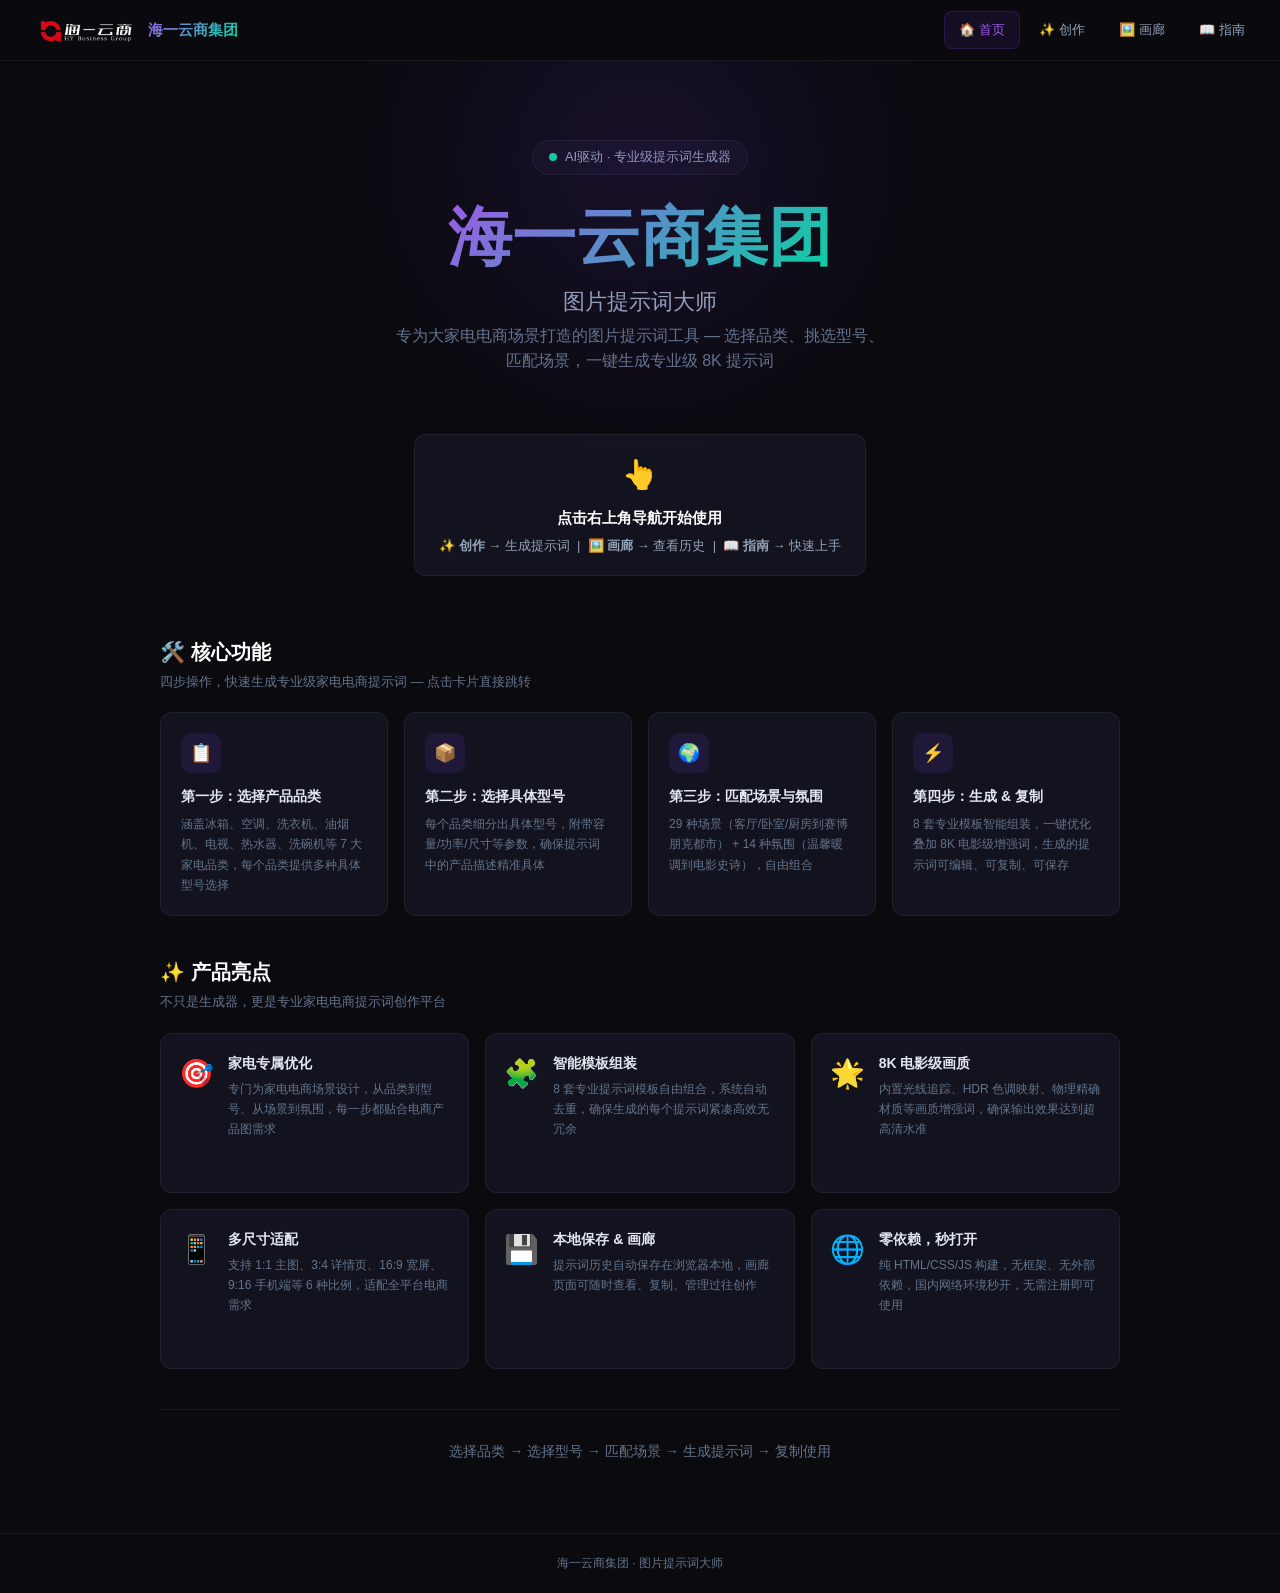
==== commit 1cf5a265: "统一卡片最小高度+网格拉伸" ====
--- a/index.html
+++ b/index.html
@@ -185,6 +185,9 @@
 /* === FOOTER === */
 .footer { border-top:1px solid var(--border); padding:20px; text-align:center; font-size:12px; color:var(--text3); }
 
+/* === FEATURE CARDS === */
+.feature-grid { align-items:stretch; }
+.feature-grid .card { min-height:160px; height:100%; }
 /* === RESPONSIVE === */
 @media (max-width:900px) { .feature-grid { grid-template-columns:repeat(2,1fr)!important; } }
 @media (max-width:500px) { .feature-grid { grid-template-columns:1fr!important; } }
@@ -200,8 +203,8 @@
 </head>
 <body>
 <nav class="nav"><div class="nav-inner">
-<a href="javascript:void(0)" class="nav-logo" onclick="var q=document.querySelectorAll('.page,.nav-link');for(var i=0;i<q.length;i++)q[i].classList.remove('active');document.getElementById('page-home').classList.add('active');document.getElementById('nav-home').classList.add('active')"><img src="[data-uri]" alt="海一云商集团"><span>海一云商集团</span></a>
-<div class="nav-links"><span class="nav-link active" id="nav-home" style="cursor:pointer" onclick="var q=document.querySelectorAll('.page,.nav-link');for(var i=0;i<q.length;i++)q[i].classList.remove('active');document.getElementById('page-home').classList.add('active');document.getElementById('nav-home').classList.add('active')">🏠 <span class="label">首页</span></span><span class="nav-link" id="nav-create" style="cursor:pointer" onclick="var q=document.querySelectorAll('.page,.nav-link');for(var i=0;i<q.length;i++)q[i].classList.remove('active');document.getElementById('page-create').classList.add('active');document.getElementById('nav-create').classList.add('active');renderCreate()">✨ <span class="label">创作</span></span><span class="nav-link" id="nav-gallery" style="cursor:pointer" onclick="var q=document.querySelectorAll('.page,.nav-link');for(var i=0;i<q.length;i++)q[i].classList.remove('active');document.getElementById('page-gallery').classList.add('active');document.getElementById('nav-gallery').classList.add('active');renderGallery()">🖼️ <span class="label">画廊</span></span><span class="nav-link" id="nav-guide" style="cursor:pointer" onclick="var q=document.querySelectorAll('.page,.nav-link');for(var i=0;i<q.length;i++)q[i].classList.remove('active');document.getElementById('page-guide').classList.add('active');document.getElementById('nav-guide').classList.add('active')">📖 <span class="label">指南</span></span></div></div></nav>
+<a href="javascript:void(0)" class="nav-logo" onclick="showPage('home')"><img src="[data-uri]" alt="海一云商集团"><span>海一云商集团</span></a>
+<div class="nav-links"><span class="nav-link active" id="nav-home" style="cursor:pointer" onclick="showPage('home')">🏠 <span class="label">首页</span></span><span class="nav-link" id="nav-create" style="cursor:pointer" onclick="showPage('create')">✨ <span class="label">创作</span></span><span class="nav-link" id="nav-gallery" style="cursor:pointer" onclick="showPage('gallery')">🖼️ <span class="label">画廊</span></span><span class="nav-link" id="nav-guide" style="cursor:pointer" onclick="showPage('guide')">📖 <span class="label">指南</span></span></div></div></nav>
 <div class="page active" id="page-home">
 <div class="hero"><div class="hero-badge"><span class="dot"></span> AI驱动 · 专业级提示词生成器</div><h1><span class="gradient">海一云商集团</span></h1><p class="sub">图片提示词大师</p><p class="desc">专为大家电电商场景打造的图片提示词工具 — 选择品类、挑选型号、匹配场景，一键生成专业级 8K 提示词</p><div style="margin-top:28px;padding:18px 24px;background:var(--surface);border:1px solid var(--border);border-radius:12px;display:inline-block"><div style="font-size:28px;margin-bottom:8px">👆</div><div style="font-size:15px;font-weight:600;margin-bottom:6px;color:#fff">点击右上角导航开始使用</div><div style="font-size:13px;color:var(--text2)">✨ <b>创作</b> → 生成提示词 &nbsp;|&nbsp; 🖼️ <b>画廊</b> → 查看历史 &nbsp;|&nbsp; 📖 <b>指南</b> → 快速上手</div></div></div>
 <div style="max-width:1000px;margin:0 auto;padding:0 20px 20px">
@@ -210,7 +213,7 @@
 <div style="margin-bottom:40px">
 <h2 style="font-size:20px;font-weight:700;margin-bottom:4px;color:#fff">🛠️ 核心功能</h2>
 <p style="font-size:13px;color:var(--text3);margin-bottom:20px">四步操作，快速生成专业级家电电商提示词 — 点击卡片直接跳转</p>
-<div style="display:grid;grid-template-columns:repeat(4,1fr);gap:12px" class="feature-grid">
+<div style="display:grid;grid-template-columns:repeat(4,1fr);gap:16px" class="feature-grid">
 <div class="card" style="padding:20px;cursor:pointer" onclick="showPage('create')">
 <div style="width:40px;height:40px;border-radius:10px;background:rgba(124,58,237,0.12);display:flex;align-items:center;justify-content:center;font-size:18px;margin-bottom:12px">📋</div>
 <div style="font-size:14px;font-weight:600;margin-bottom:6px">第一步：选择产品品类</div>
@@ -238,28 +241,28 @@
 <div style="margin-bottom:40px">
 <h2 style="font-size:20px;font-weight:700;margin-bottom:4px;color:#fff">✨ 产品亮点</h2>
 <p style="font-size:13px;color:var(--text3);margin-bottom:20px">不只是生成器，更是专业家电电商提示词创作平台</p>
-<div style="display:grid;grid-template-columns:repeat(3,1fr);gap:14px" class="feature-grid">
-<div class="card" style="padding:18px;display:flex;gap:14px;align-items:flex-start">
+<div style="display:grid;grid-template-columns:repeat(3,1fr);gap:16px" class="feature-grid">
+<div class="card" style="padding:18px;display:flex;gap:14px">
 <span style="font-size:28px;flex-shrink:0">🎯</span>
 <div><div style="font-size:14px;font-weight:600;margin-bottom:4px">家电专属优化</div><div style="font-size:12px;color:var(--text3);line-height:1.7">专门为家电电商场景设计，从品类到型号、从场景到氛围，每一步都贴合电商产品图需求</div></div>
 </div>
-<div class="card" style="padding:18px;display:flex;gap:14px;align-items:flex-start">
+<div class="card" style="padding:18px;display:flex;gap:14px">
 <span style="font-size:28px;flex-shrink:0">🧩</span>
 <div><div style="font-size:14px;font-weight:600;margin-bottom:4px">智能模板组装</div><div style="font-size:12px;color:var(--text3);line-height:1.7">8 套专业提示词模板自由组合，系统自动去重，确保生成的每个提示词紧凑高效无冗余</div></div>
 </div>
-<div class="card" style="padding:18px;display:flex;gap:14px;align-items:flex-start">
+<div class="card" style="padding:18px;display:flex;gap:14px">
 <span style="font-size:28px;flex-shrink:0">🌟</span>
 <div><div style="font-size:14px;font-weight:600;margin-bottom:4px">8K 电影级画质</div><div style="font-size:12px;color:var(--text3);line-height:1.7">内置光线追踪、HDR 色调映射、物理精确材质等画质增强词，确保输出效果达到超高清水准</div></div>
 </div>
-<div class="card" style="padding:18px;display:flex;gap:14px;align-items:flex-start">
+<div class="card" style="padding:18px;display:flex;gap:14px">
 <span style="font-size:28px;flex-shrink:0">📱</span>
 <div><div style="font-size:14px;font-weight:600;margin-bottom:4px">多尺寸适配</div><div style="font-size:12px;color:var(--text3);line-height:1.7">支持 1:1 主图、3:4 详情页、16:9 宽屏、9:16 手机端等 6 种比例，适配全平台电商需求</div></div>
 </div>
-<div class="card" style="padding:18px;display:flex;gap:14px;align-items:flex-start;cursor:pointer" onclick="showPage('gallery')">
+<div class="card" style="padding:18px;display:flex;gap:14px;cursor:pointer" onclick="showPage('gallery')">
 <span style="font-size:28px;flex-shrink:0">💾</span>
 <div><div style="font-size:14px;font-weight:600;margin-bottom:4px">本地保存 & 画廊</div><div style="font-size:12px;color:var(--text3);line-height:1.7">提示词历史自动保存在浏览器本地，画廊页面可随时查看、复制、管理过往创作</div></div>
 </div>
-<div class="card" style="padding:18px;display:flex;gap:14px;align-items:flex-start">
+<div class="card" style="padding:18px;display:flex;gap:14px">
 <span style="font-size:28px;flex-shrink:0">🌐</span>
 <div><div style="font-size:14px;font-weight:600;margin-bottom:4px">零依赖，秒打开</div><div style="font-size:12px;color:var(--text3);line-height:1.7">纯 HTML/CSS/JS 构建，无框架、无外部依赖，国内网络环境秒开，无需注册即可使用</div></div>
 </div>
@@ -271,7 +274,7 @@
 <div style="font-size:14px;color:var(--text3)">选择品类 → 选择型号 → 匹配场景 → 生成提示词 → 复制使用</div>
 </div></div></div>
 <div class="page" id="page-create"><div class="create-layout">
-<div><div class="card" style="margin-bottom:12px"><div style="display:flex;justify-content:space-between;align-items:center;margin-bottom:12px"><span style="font-size:13px;font-weight:600">📋 模板选择</span><div><button class="btn btn-xs btn-outline" data-action="selectAllTpl">全选</button><button class="btn btn-xs btn-outline" data-action="deselectAllTpl">取消</button></div></div><div id="tpl-list"></div></div><div class="card card-sm" style="margin-bottom:12px"><div style="font-size:11px;color:var(--text2);margin-bottom:8px">🎨 风格预设</div><div class="style-tags" id="style-tags"></div></div><div class="card card-sm"><div style="font-size:11px;color:var(--text2);margin-bottom:8px">📐 宽高比</div><div class="ratio-tags" id="ratio-tags"></div></div></div>
+<div><div class="card" style="margin-bottom:12px"><div style="display:flex;justify-content:space-between;align-items:center;margin-bottom:12px"><span style="font-size:13px;font-weight:600">📋 模板选择</span><div><button class="btn btn-xs btn-outline" onclick="selectAllTpl()">全选</button><button class="btn btn-xs btn-outline" onclick="deselectAllTpl()">取消</button></div></div><div id="tpl-list"></div></div><div class="card card-sm" style="margin-bottom:12px"><div style="font-size:11px;color:var(--text2);margin-bottom:8px">🎨 风格预设</div><div class="style-tags" id="style-tags"></div></div><div class="card card-sm"><div style="font-size:11px;color:var(--text2);margin-bottom:8px">📐 宽高比</div><div class="ratio-tags" id="ratio-tags"></div></div></div>
 <div><div class="card"><div style="font-size:13px;font-weight:600;margin-bottom:12px;display:flex;align-items:center;gap:8px"><span style="background:rgba(124,58,237,0.12);color:var(--violet2);padding:2px 10px;border-radius:6px;font-size:11px">第一步</span> 选择产品品类</div><div class="tags" id="category-options" style="margin-bottom:4px"></div></div>
     
 <div class="card"><div style="font-size:13px;font-weight:600;margin-bottom:12px;display:flex;align-items:center;gap:8px"><span style="background:rgba(124,58,237,0.12);color:var(--violet2);padding:2px 10px;border-radius:6px;font-size:11px">第二步</span> 选择产品类型</div><div id="type-options-row"></div><div id="type-detail"></div><div id="custom-product-row" style="display:none;margin-top:8px"><input class="form-input" id="inp-custom-product" placeholder="输入产品描述..." oninput="updateCustomProduct()"></div></div>
@@ -279,8 +282,8 @@
 <div class="card"><div style="font-size:13px;font-weight:600;margin-bottom:12px;display:flex;align-items:center;gap:8px"><span style="background:rgba(124,58,237,0.12);color:var(--violet2);padding:2px 10px;border-radius:6px;font-size:11px">第三步</span> 选择场景环境</div><div class="tags" id="scene-options"></div><div id="custom-scene-row" style="display:none;margin-top:8px"><input class="form-input" id="inp-custom-scene" placeholder="输入场景描述..." oninput="updateCustomScene()"></div></div>
 
 <div class="card"><div style="font-size:13px;font-weight:600;margin-bottom:12px;display:flex;align-items:center;gap:8px"><span style="background:rgba(124,58,237,0.12);color:var(--violet2);padding:2px 10px;border-radius:6px;font-size:11px">第四步</span> 选择氛围（可选）</div><div class="tags" id="mood-options"></div><div id="custom-mood-row" style="display:none;margin-top:8px"><input class="form-input" id="inp-custom-mood" placeholder="输入氛围描述..." oninput="updateCustomMood()"></div></div></div>
-<div><div class="card" style="margin-bottom:12px"><div style="display:flex;justify-content:space-between;align-items:center;margin-bottom:12px"><span style="font-size:13px;font-weight:600">📝 提示词 <span style="font-size:10px;color:var(--text3)">（可编辑）</span></span><div><button class="btn btn-sm btn-outline" style="color:var(--violet2)" data-action="generate">生成提示词</button><button class="btn btn-sm btn-outline" style="color:var(--teal)" data-action="optimize">⚡ 一键优化</button></div></div><div id="prompt-area"></div><div style="display:flex;gap:6px;margin-top:10px"><button class="btn btn-sm btn-outline" data-action="copy">📋 复制提示词</button><button class="btn btn-sm btn-outline" data-action="clear">🗑️ 清空</button><button class="btn btn-sm btn-outline" data-action="save">💾 保存</button><span id="prompt-chars" style="font-size:11px;color:var(--text3);margin-left:auto;align-self:center"></span></div></div></div></div></div>
-<div class="page" id="page-gallery"><div style="max-width:1400px;margin:0 auto;padding:16px 20px"><div style="display:flex;justify-content:space-between;align-items:center;margin-bottom:16px"><h2 style="font-size:22px">🖼️ 提示词画廊</h2><button class="btn btn-sm btn-gradient" onclick="location.hash='create'">✨ 创作新提示词</button></div><div class="gallery-grid" id="gallery-grid"><div style="grid-column:1/-1;text-align:center;padding:80px 20px"><div style="font-size:64px;margin-bottom:16px">📝</div><h3>还没有保存的提示词</h3><p style="color:var(--text3);margin:12px 0 20px">前往创作页面生成提示词并保存</p><button class="btn btn-gradient" onclick="location.hash='create'">✨ 开始创作</button></div></div></div></div>
+<div><div class="card" style="margin-bottom:12px"><div style="display:flex;justify-content:space-between;align-items:center;margin-bottom:12px"><span style="font-size:13px;font-weight:600">📝 提示词 <span style="font-size:10px;color:var(--text3)">（可编辑）</span></span><div><button class="btn btn-sm btn-outline" style="color:var(--violet2)" onclick="generatePrompt(false)">生成提示词</button><button class="btn btn-sm btn-outline" style="color:var(--teal)" onclick="generatePrompt(true)">⚡ 一键优化</button></div></div><div id="prompt-area"></div><div style="display:flex;gap:6px;margin-top:10px"><button class="btn btn-sm btn-outline" onclick="copyPrompt()">📋 复制提示词</button><button class="btn btn-sm btn-outline" onclick="clearPrompt()">🗑️ 清空</button><button class="btn btn-sm btn-outline" onclick="savePrompt()">💾 保存</button><span id="prompt-chars" style="font-size:11px;color:var(--text3);margin-left:auto;align-self:center"></span></div></div></div></div></div>
+<div class="page" id="page-gallery"><div style="max-width:1400px;margin:0 auto;padding:16px 20px"><div style="display:flex;justify-content:space-between;align-items:center;margin-bottom:16px"><h2 style="font-size:22px">🖼️ 提示词画廊</h2><button class="btn btn-sm btn-gradient" onclick="showPage('create')">✨ 创作新提示词</button></div><div class="gallery-grid" id="gallery-grid"><div style="grid-column:1/-1;text-align:center;padding:80px 20px"><div style="font-size:64px;margin-bottom:16px">📝</div><h3>还没有保存的提示词</h3><p style="color:var(--text3);margin:12px 0 20px">前往创作页面生成提示词并保存</p><button class="btn btn-gradient" onclick="showPage('create')">✨ 开始创作</button></div></div></div></div>
 <div class="page" id="page-guide"><div class="guide-container"><div class="guide-title"><h1 style="font-size:28px"><span class="gradient" style="background:linear-gradient(135deg,var(--violet2),var(--teal));-webkit-background-clip:text;-webkit-text-fill-color:transparent">快速使用指南</span></h1><p style="color:var(--text3);margin-top:8px">四步上手，轻松生成专业级家电电商提示词</p></div><div class="guide-steps"><div class="guide-step"><div class="step-num">1</div><h3>选择产品品类</h3><p style="font-size:13px;color:var(--text2);margin-top:8px">进入创作页面，从冰箱、空调、洗衣机等 7 大家电品类中选择目标品类。</p></div><div class="guide-step"><div class="step-num">2</div><h3>选择具体型号</h3><p style="font-size:13px;color:var(--text2);margin-top:8px">选定品类后，从细化列表中挑选具体型号，查看容量、功率、尺寸等参数。</p></div><div class="guide-step"><div class="step-num">3</div><h3>匹配场景氛围</h3><p style="font-size:13px;color:var(--text2);margin-top:8px">从 29 种场景和 14 种氛围中选择，让产品融入理想的使用环境。</p></div><div class="guide-step"><div class="step-num">4</div><h3>生成 & 优化提示词</h3><p style="font-size:13px;color:var(--text2);margin-top:8px">8 套模板自由组合，点击"生成提示词"或"一键优化"，即可获得可直接使用的专业提示词。</p></div></div><div style="text-align:center;padding:40px 20px;border-top:1px solid var(--border);margin-top:20px"><div style="font-size:18px;font-weight:600;margin-bottom:6px;color:#fff">👆 点击右上角「✨ 创作」开始</div><div style="font-size:13px;color:var(--text2)">选择品类 → 选择型号 → 匹配场景 → 生成提示词 → 复制使用</div></div></div></div>
 <footer class="footer">海一云商集团 · 图片提示词大师</footer>
 <script>// 海一云商集团 - 图片提示词大师（产品细化版）
@@ -489,7 +492,7 @@
   history: JSON.parse(localStorage.getItem('haiyi_prompt_hist') || '[]')
 };
 
-// ===== 导航 (Hash 驱动) =====
+// ===== 导航 =====
 function showPage(p) {
   document.querySelectorAll('.page').forEach(function(el){ el.classList.remove('active'); });
   document.querySelectorAll('.nav-link').forEach(function(el){ el.classList.remove('active'); });
@@ -501,43 +504,6 @@
   if(p==='gallery') renderGallery();
   if(p==='create') renderCreate();
 }
-
-function navTo(page) {
-  var pages = ['home','create','gallery','guide'];
-  if(pages.indexOf(page)<0) page='home';
-  showPage(page);
-  if(location.hash !== '#'+page) location.hash = page;
-}
-
-// 监听 hash 变化来导航（点击 <a href="#page"> 自动触发）
-window.addEventListener('hashchange', function() {
-  var page = location.hash.replace('#', '') || 'home';
-  navTo(page);
-});
-
-// 按钮点击处理器（用于 <button> 标签）
-document.addEventListener('click', function(e) {
-  var el = e.target;
-  while(el && el !== document.body) {
-    if(el.getAttribute) {
-      var action = el.getAttribute('data-action');
-      if(action) {
-        e.preventDefault();
-        switch(action) {
-          case 'selectAllTpl': selectAllTpl(); break;
-          case 'deselectAllTpl': deselectAllTpl(); break;
-          case 'generate': generatePrompt(false); break;
-          case 'optimize': generatePrompt(true); break;
-          case 'copy': copyPrompt(); break;
-          case 'clear': clearPrompt(); break;
-          case 'save': savePrompt(); break;
-        }
-        return;
-      }
-    }
-    el = el.parentElement;
-  }
-});
 
 // ===== 渲染 =====
 function renderCreate() {
@@ -864,7 +830,7 @@
   var el = document.getElementById('gallery-grid');
   var h = state.history;
   if(!h.length) {
-    el.innerHTML = '<div style="grid-column:1/-1;text-align:center;padding:80px 20px"><div style="font-size:64px;margin-bottom:16px">📝</div><h3>还没有保存的提示词</h3><p style="color:var(--text3);margin:12px 0 20px">前往创作页面生成提示词并保存</p><button class="btn btn-gradient" onclick="location.hash=\'create\'">✨ 开始创作</button></div>';
+    el.innerHTML = '<div style="grid-column:1/-1;text-align:center;padding:80px 20px"><div style="font-size:64px;margin-bottom:16px">📝</div><h3>还没有保存的提示词</h3><p style="color:var(--text3);margin:12px 0 20px">前往创作页面生成提示词并保存</p><button class="btn btn-gradient" onclick="showPage(\'create\')">✨ 开始创作</button></div>';
     return;
   }
   el.innerHTML = h.map(function(e){
@@ -907,8 +873,7 @@
 
 // ===== 初始化 =====
 (function(){
-  var startPage = location.hash.replace('#', '') || 'home';
-  navTo(startPage);
+  showPage('home');
   renderGallery();
 })();
 </script>
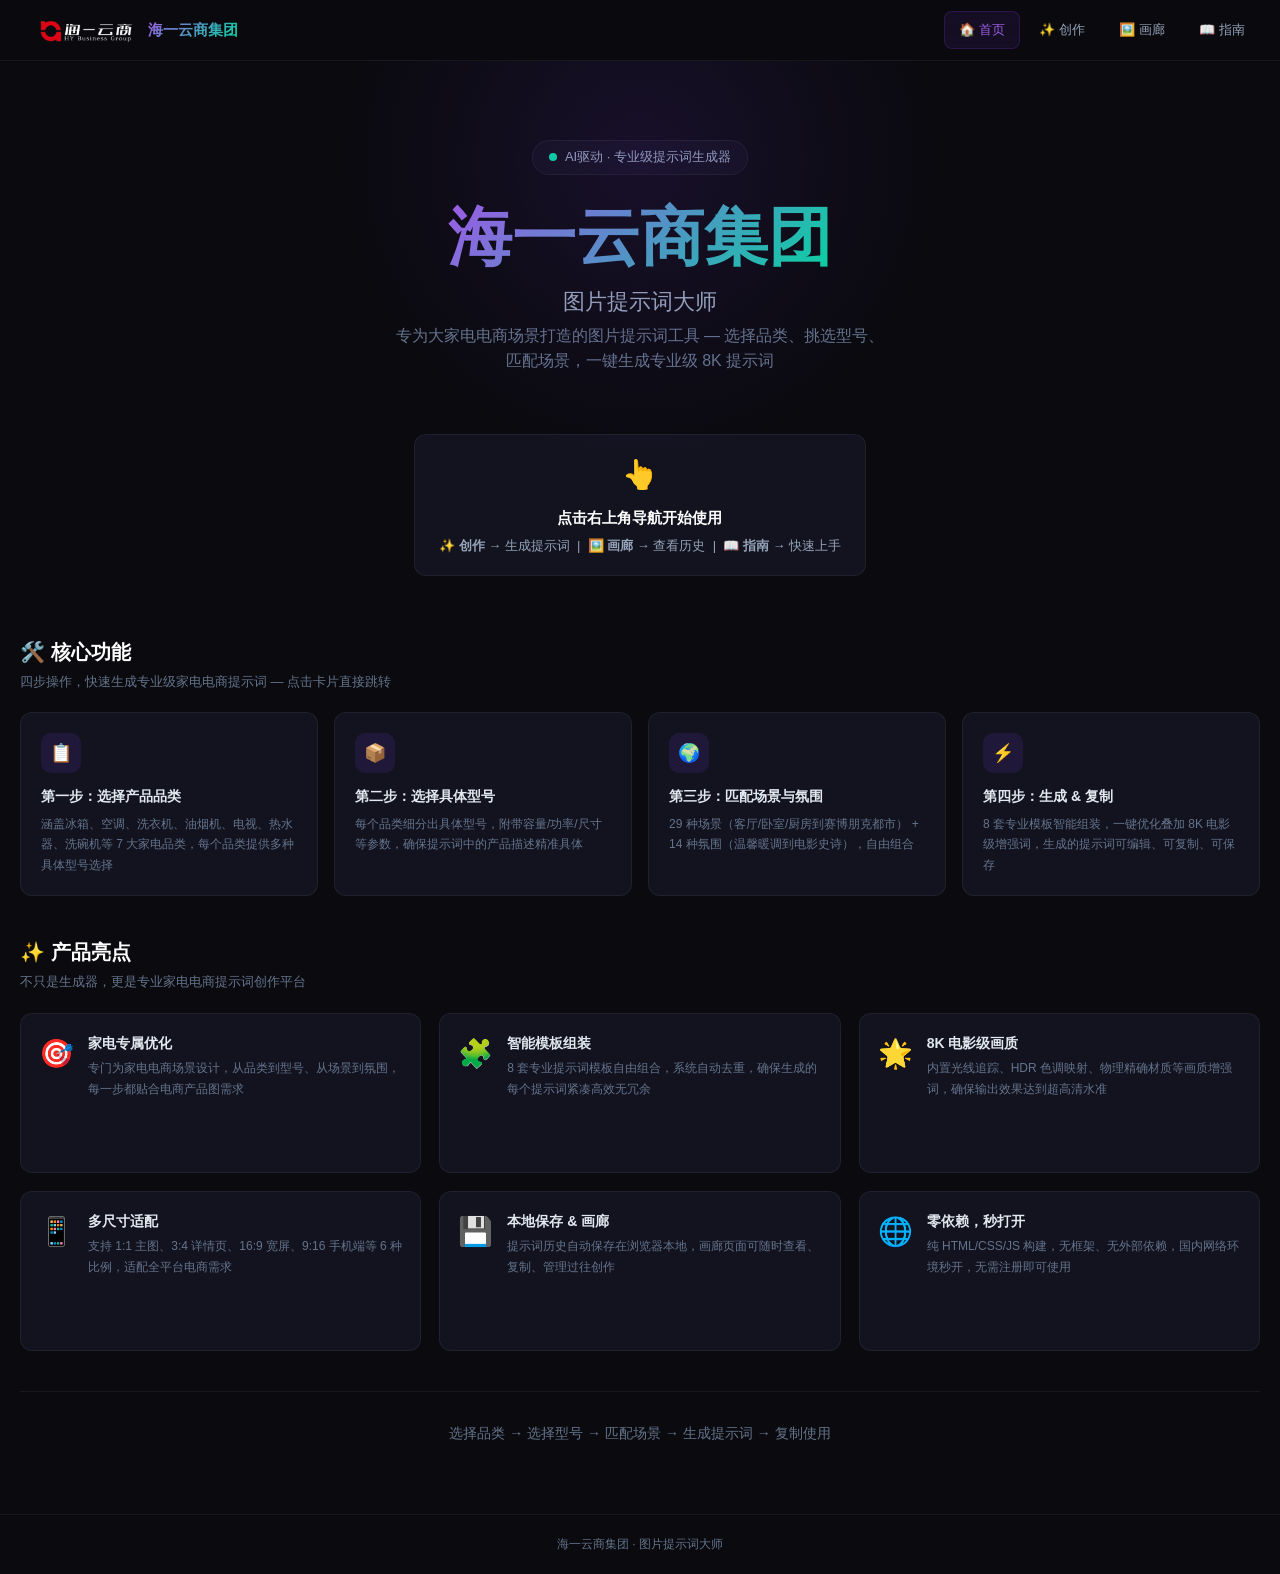
==== commit 21f76b96: "适配大屏幕：auto-fit自适应列数+放宽容器至1400px" ====
--- a/index.html
+++ b/index.html
@@ -189,8 +189,7 @@
 .feature-grid { align-items:stretch; }
 .feature-grid .card { min-height:160px; height:100%; }
 /* === RESPONSIVE === */
-@media (max-width:900px) { .feature-grid { grid-template-columns:repeat(2,1fr)!important; } }
-@media (max-width:500px) { .feature-grid { grid-template-columns:1fr!important; } }
+@media (max-width:640px) { .feature-grid { grid-template-columns:1fr!important; } }
 @media (max-width:640px) {
   .nav-link span.label { display:none; }
   .nav-link { padding:8px 10px; }
@@ -207,13 +206,13 @@
 <div class="nav-links"><span class="nav-link active" id="nav-home" style="cursor:pointer" onclick="showPage('home')">🏠 <span class="label">首页</span></span><span class="nav-link" id="nav-create" style="cursor:pointer" onclick="showPage('create')">✨ <span class="label">创作</span></span><span class="nav-link" id="nav-gallery" style="cursor:pointer" onclick="showPage('gallery')">🖼️ <span class="label">画廊</span></span><span class="nav-link" id="nav-guide" style="cursor:pointer" onclick="showPage('guide')">📖 <span class="label">指南</span></span></div></div></nav>
 <div class="page active" id="page-home">
 <div class="hero"><div class="hero-badge"><span class="dot"></span> AI驱动 · 专业级提示词生成器</div><h1><span class="gradient">海一云商集团</span></h1><p class="sub">图片提示词大师</p><p class="desc">专为大家电电商场景打造的图片提示词工具 — 选择品类、挑选型号、匹配场景，一键生成专业级 8K 提示词</p><div style="margin-top:28px;padding:18px 24px;background:var(--surface);border:1px solid var(--border);border-radius:12px;display:inline-block"><div style="font-size:28px;margin-bottom:8px">👆</div><div style="font-size:15px;font-weight:600;margin-bottom:6px;color:#fff">点击右上角导航开始使用</div><div style="font-size:13px;color:var(--text2)">✨ <b>创作</b> → 生成提示词 &nbsp;|&nbsp; 🖼️ <b>画廊</b> → 查看历史 &nbsp;|&nbsp; 📖 <b>指南</b> → 快速上手</div></div></div>
-<div style="max-width:1000px;margin:0 auto;padding:0 20px 20px">
+<div style="max-width:1400px;margin:0 auto;padding:0 20px 20px">
 
 <!-- 功能介绍详情 -->
 <div style="margin-bottom:40px">
 <h2 style="font-size:20px;font-weight:700;margin-bottom:4px;color:#fff">🛠️ 核心功能</h2>
 <p style="font-size:13px;color:var(--text3);margin-bottom:20px">四步操作，快速生成专业级家电电商提示词 — 点击卡片直接跳转</p>
-<div style="display:grid;grid-template-columns:repeat(4,1fr);gap:16px" class="feature-grid">
+<div style="display:grid;grid-template-columns:repeat(auto-fit,minmax(280px,1fr));gap:16px" class="feature-grid">
 <div class="card" style="padding:20px;cursor:pointer" onclick="showPage('create')">
 <div style="width:40px;height:40px;border-radius:10px;background:rgba(124,58,237,0.12);display:flex;align-items:center;justify-content:center;font-size:18px;margin-bottom:12px">📋</div>
 <div style="font-size:14px;font-weight:600;margin-bottom:6px">第一步：选择产品品类</div>
@@ -241,7 +240,7 @@
 <div style="margin-bottom:40px">
 <h2 style="font-size:20px;font-weight:700;margin-bottom:4px;color:#fff">✨ 产品亮点</h2>
 <p style="font-size:13px;color:var(--text3);margin-bottom:20px">不只是生成器，更是专业家电电商提示词创作平台</p>
-<div style="display:grid;grid-template-columns:repeat(3,1fr);gap:16px" class="feature-grid">
+<div style="display:grid;grid-template-columns:repeat(auto-fit,minmax(300px,1fr));gap:18px" class="feature-grid">
 <div class="card" style="padding:18px;display:flex;gap:14px">
 <span style="font-size:28px;flex-shrink:0">🎯</span>
 <div><div style="font-size:14px;font-weight:600;margin-bottom:4px">家电专属优化</div><div style="font-size:12px;color:var(--text3);line-height:1.7">专门为家电电商场景设计，从品类到型号、从场景到氛围，每一步都贴合电商产品图需求</div></div>
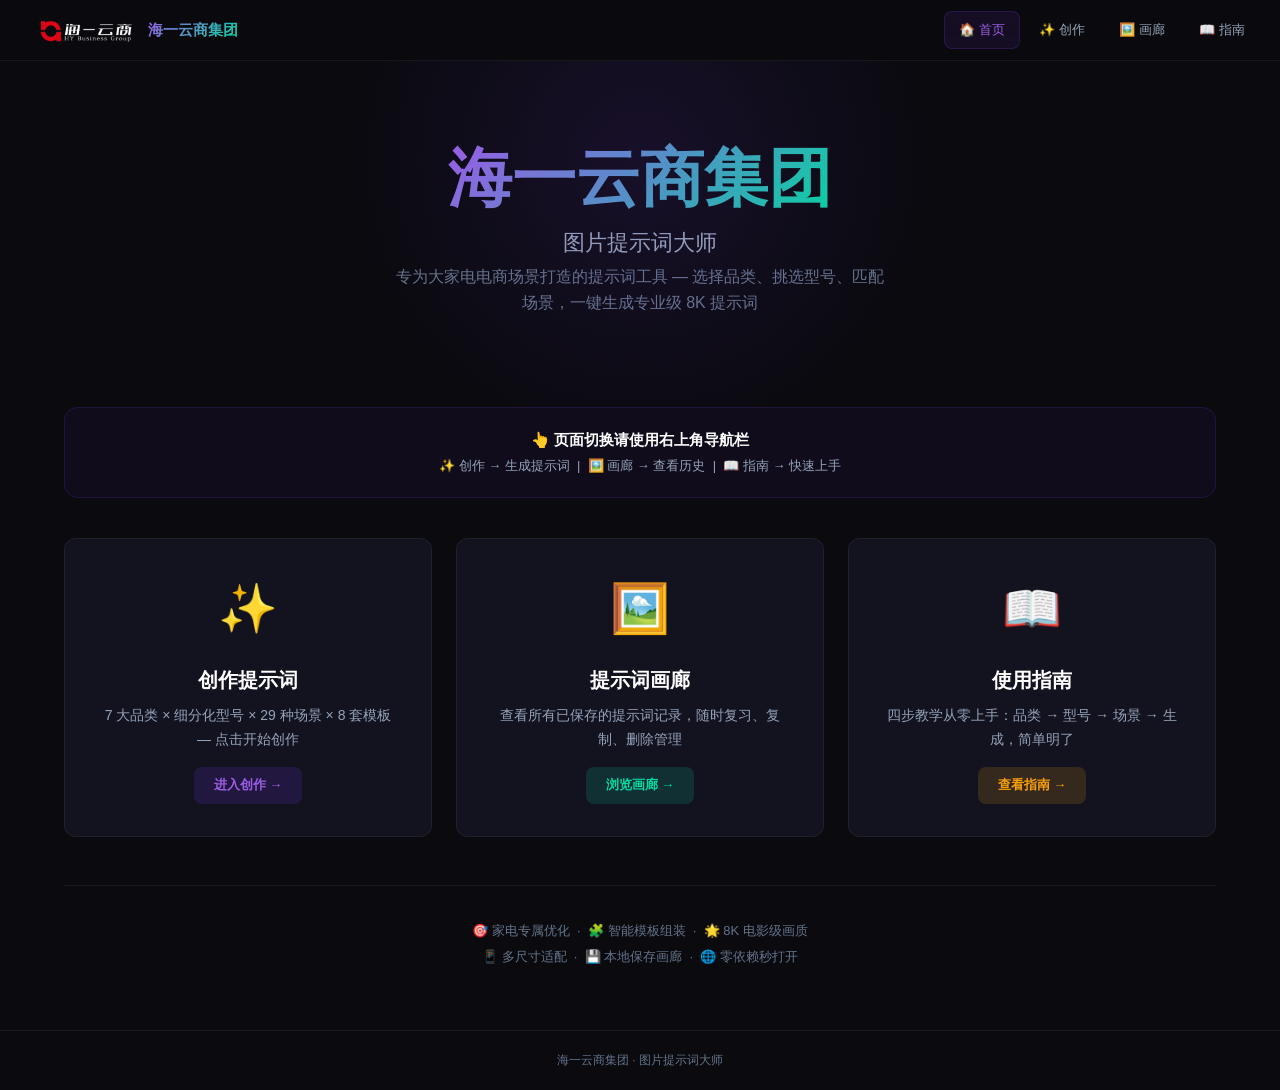
==== commit 3bbf5544: "主页大屏重设计：三入口卡片+onclick跳转" ====
--- a/index.html
+++ b/index.html
@@ -205,73 +205,51 @@
 <a href="javascript:void(0)" class="nav-logo" onclick="showPage('home')"><img src="[data-uri]" alt="海一云商集团"><span>海一云商集团</span></a>
 <div class="nav-links"><span class="nav-link active" id="nav-home" style="cursor:pointer" onclick="showPage('home')">🏠 <span class="label">首页</span></span><span class="nav-link" id="nav-create" style="cursor:pointer" onclick="showPage('create')">✨ <span class="label">创作</span></span><span class="nav-link" id="nav-gallery" style="cursor:pointer" onclick="showPage('gallery')">🖼️ <span class="label">画廊</span></span><span class="nav-link" id="nav-guide" style="cursor:pointer" onclick="showPage('guide')">📖 <span class="label">指南</span></span></div></div></nav>
 <div class="page active" id="page-home">
-<div class="hero"><div class="hero-badge"><span class="dot"></span> AI驱动 · 专业级提示词生成器</div><h1><span class="gradient">海一云商集团</span></h1><p class="sub">图片提示词大师</p><p class="desc">专为大家电电商场景打造的图片提示词工具 — 选择品类、挑选型号、匹配场景，一键生成专业级 8K 提示词</p><div style="margin-top:28px;padding:18px 24px;background:var(--surface);border:1px solid var(--border);border-radius:12px;display:inline-block"><div style="font-size:28px;margin-bottom:8px">👆</div><div style="font-size:15px;font-weight:600;margin-bottom:6px;color:#fff">点击右上角导航开始使用</div><div style="font-size:13px;color:var(--text2)">✨ <b>创作</b> → 生成提示词 &nbsp;|&nbsp; 🖼️ <b>画廊</b> → 查看历史 &nbsp;|&nbsp; 📖 <b>指南</b> → 快速上手</div></div></div>
-<div style="max-width:1400px;margin:0 auto;padding:0 20px 20px">
-
-<!-- 功能介绍详情 -->
-<div style="margin-bottom:40px">
-<h2 style="font-size:20px;font-weight:700;margin-bottom:4px;color:#fff">🛠️ 核心功能</h2>
-<p style="font-size:13px;color:var(--text3);margin-bottom:20px">四步操作，快速生成专业级家电电商提示词 — 点击卡片直接跳转</p>
-<div style="display:grid;grid-template-columns:repeat(auto-fit,minmax(280px,1fr));gap:16px" class="feature-grid">
-<div class="card" style="padding:20px;cursor:pointer" onclick="showPage('create')">
-<div style="width:40px;height:40px;border-radius:10px;background:rgba(124,58,237,0.12);display:flex;align-items:center;justify-content:center;font-size:18px;margin-bottom:12px">📋</div>
-<div style="font-size:14px;font-weight:600;margin-bottom:6px">第一步：选择产品品类</div>
-<div style="font-size:12px;color:var(--text3);line-height:1.7">涵盖冰箱、空调、洗衣机、油烟机、电视、热水器、洗碗机等 7 大家电品类，每个品类提供多种具体型号选择</div>
+<div class="hero"><h1><span class="gradient">海一云商集团</span></h1><p class="sub">图片提示词大师</p><p class="desc">专为大家电电商场景打造的提示词工具 — 选择品类、挑选型号、匹配场景，一键生成专业级 8K 提示词</p></div>
+
+<div style="max-width:1200px;margin:0 auto;padding:0 24px 60px">
+
+<!-- 操作提示 -->
+<div style="text-align:center;margin-bottom:40px;padding:20px;background:rgba(124,58,237,0.06);border:1px solid rgba(124,58,237,0.15);border-radius:14px">
+<div style="font-size:15px;font-weight:600;color:#fff;margin-bottom:4px">👆 页面切换请使用右上角导航栏</div>
+<div style="font-size:13px;color:var(--text2)">✨ 创作 → 生成提示词 &nbsp;|&nbsp; 🖼️ 画廊 → 查看历史 &nbsp;|&nbsp; 📖 指南 → 快速上手</div>
 </div>
-<div class="card" style="padding:20px;cursor:pointer" onclick="showPage('create')">
-<div style="width:40px;height:40px;border-radius:10px;background:rgba(124,58,237,0.12);display:flex;align-items:center;justify-content:center;font-size:18px;margin-bottom:12px">📦</div>
-<div style="font-size:14px;font-weight:600;margin-bottom:6px">第二步：选择具体型号</div>
-<div style="font-size:12px;color:var(--text3);line-height:1.7">每个品类细分出具体型号，附带容量/功率/尺寸等参数，确保提示词中的产品描述精准具体</div>
+
+<!-- 三大入口 -->
+<div style="display:grid;grid-template-columns:repeat(auto-fit,minmax(320px,1fr));gap:24px;margin-bottom:48px">
+
+<div class="card" style="padding:32px;cursor:pointer;text-align:center;transition:all 0.3s" onclick="showPage('create')" onmouseover="this.style.borderColor='rgba(124,58,237,0.5)';this.style.transform='translateY(-4px)'" onmouseout="this.style.borderColor='rgba(255,255,255,0.06)';this.style.transform='translateY(0)'">
+<div style="font-size:48px;margin-bottom:16px">✨</div>
+<div style="font-size:20px;font-weight:700;margin-bottom:8px;color:#fff">创作提示词</div>
+<div style="font-size:14px;color:var(--text2);line-height:1.7;margin-bottom:16px">7 大品类 × 细分化型号 × 29 种场景 × 8 套模板 — 点击开始创作</div>
+<div style="display:inline-block;padding:8px 20px;background:rgba(124,58,237,0.15);color:var(--violet2);border-radius:8px;font-size:13px;font-weight:600">进入创作 →</div>
 </div>
-<div class="card" style="padding:20px;cursor:pointer" onclick="showPage('create')">
-<div style="width:40px;height:40px;border-radius:10px;background:rgba(124,58,237,0.12);display:flex;align-items:center;justify-content:center;font-size:18px;margin-bottom:12px">🌍</div>
-<div style="font-size:14px;font-weight:600;margin-bottom:6px">第三步：匹配场景与氛围</div>
-<div style="font-size:12px;color:var(--text3);line-height:1.7">29 种场景（客厅/卧室/厨房到赛博朋克都市） + 14 种氛围（温馨暖调到电影史诗），自由组合</div>
+
+<div class="card" style="padding:32px;cursor:pointer;text-align:center;transition:all 0.3s" onclick="showPage('gallery')" onmouseover="this.style.borderColor='rgba(6,214,160,0.5)';this.style.transform='translateY(-4px)'" onmouseout="this.style.borderColor='rgba(255,255,255,0.06)';this.style.transform='translateY(0)'">
+<div style="font-size:48px;margin-bottom:16px">🖼️</div>
+<div style="font-size:20px;font-weight:700;margin-bottom:8px;color:#fff">提示词画廊</div>
+<div style="font-size:14px;color:var(--text2);line-height:1.7;margin-bottom:16px">查看所有已保存的提示词记录，随时复习、复制、删除管理</div>
+<div style="display:inline-block;padding:8px 20px;background:rgba(6,214,160,0.15);color:var(--teal);border-radius:8px;font-size:13px;font-weight:600">浏览画廊 →</div>
 </div>
-<div class="card" style="padding:20px;cursor:pointer" onclick="showPage('create')">
-<div style="width:40px;height:40px;border-radius:10px;background:rgba(124,58,237,0.12);display:flex;align-items:center;justify-content:center;font-size:18px;margin-bottom:12px">⚡</div>
-<div style="font-size:14px;font-weight:600;margin-bottom:6px">第四步：生成 & 复制</div>
-<div style="font-size:12px;color:var(--text3);line-height:1.7">8 套专业模板智能组装，一键优化叠加 8K 电影级增强词，生成的提示词可编辑、可复制、可保存</div>
+
+<div class="card" style="padding:32px;cursor:pointer;text-align:center;transition:all 0.3s" onclick="showPage('guide')" onmouseover="this.style.borderColor='rgba(245,158,11,0.5)';this.style.transform='translateY(-4px)'" onmouseout="this.style.borderColor='rgba(255,255,255,0.06)';this.style.transform='translateY(0)'">
+<div style="font-size:48px;margin-bottom:16px">📖</div>
+<div style="font-size:20px;font-weight:700;margin-bottom:8px;color:#fff">使用指南</div>
+<div style="font-size:14px;color:var(--text2);line-height:1.7;margin-bottom:16px">四步教学从零上手：品类 → 型号 → 场景 → 生成，简单明了</div>
+<div style="display:inline-block;padding:8px 20px;background:rgba(245,158,11,0.15);color:var(--amber);border-radius:8px;font-size:13px;font-weight:600">查看指南 →</div>
+</div>
+
+</div>
+
+<!-- 亮点摘要 -->
+<div style="text-align:center;padding-top:32px;border-top:1px solid var(--border)">
+<div style="font-size:13px;color:var(--text3);line-height:2">
+🎯 家电专属优化 &nbsp;·&nbsp; 🧩 智能模板组装 &nbsp;·&nbsp; 🌟 8K 电影级画质<br>
+📱 多尺寸适配 &nbsp;·&nbsp; 💾 本地保存画廊 &nbsp;·&nbsp; 🌐 零依赖秒打开
 </div>
 </div>
-</div>
-
-<!-- 亮点 -->
-<div style="margin-bottom:40px">
-<h2 style="font-size:20px;font-weight:700;margin-bottom:4px;color:#fff">✨ 产品亮点</h2>
-<p style="font-size:13px;color:var(--text3);margin-bottom:20px">不只是生成器，更是专业家电电商提示词创作平台</p>
-<div style="display:grid;grid-template-columns:repeat(auto-fit,minmax(300px,1fr));gap:18px" class="feature-grid">
-<div class="card" style="padding:18px;display:flex;gap:14px">
-<span style="font-size:28px;flex-shrink:0">🎯</span>
-<div><div style="font-size:14px;font-weight:600;margin-bottom:4px">家电专属优化</div><div style="font-size:12px;color:var(--text3);line-height:1.7">专门为家电电商场景设计，从品类到型号、从场景到氛围，每一步都贴合电商产品图需求</div></div>
-</div>
-<div class="card" style="padding:18px;display:flex;gap:14px">
-<span style="font-size:28px;flex-shrink:0">🧩</span>
-<div><div style="font-size:14px;font-weight:600;margin-bottom:4px">智能模板组装</div><div style="font-size:12px;color:var(--text3);line-height:1.7">8 套专业提示词模板自由组合，系统自动去重，确保生成的每个提示词紧凑高效无冗余</div></div>
-</div>
-<div class="card" style="padding:18px;display:flex;gap:14px">
-<span style="font-size:28px;flex-shrink:0">🌟</span>
-<div><div style="font-size:14px;font-weight:600;margin-bottom:4px">8K 电影级画质</div><div style="font-size:12px;color:var(--text3);line-height:1.7">内置光线追踪、HDR 色调映射、物理精确材质等画质增强词，确保输出效果达到超高清水准</div></div>
-</div>
-<div class="card" style="padding:18px;display:flex;gap:14px">
-<span style="font-size:28px;flex-shrink:0">📱</span>
-<div><div style="font-size:14px;font-weight:600;margin-bottom:4px">多尺寸适配</div><div style="font-size:12px;color:var(--text3);line-height:1.7">支持 1:1 主图、3:4 详情页、16:9 宽屏、9:16 手机端等 6 种比例，适配全平台电商需求</div></div>
-</div>
-<div class="card" style="padding:18px;display:flex;gap:14px;cursor:pointer" onclick="showPage('gallery')">
-<span style="font-size:28px;flex-shrink:0">💾</span>
-<div><div style="font-size:14px;font-weight:600;margin-bottom:4px">本地保存 & 画廊</div><div style="font-size:12px;color:var(--text3);line-height:1.7">提示词历史自动保存在浏览器本地，画廊页面可随时查看、复制、管理过往创作</div></div>
-</div>
-<div class="card" style="padding:18px;display:flex;gap:14px">
-<span style="font-size:28px;flex-shrink:0">🌐</span>
-<div><div style="font-size:14px;font-weight:600;margin-bottom:4px">零依赖，秒打开</div><div style="font-size:12px;color:var(--text3);line-height:1.7">纯 HTML/CSS/JS 构建，无框架、无外部依赖，国内网络环境秒开，无需注册即可使用</div></div>
-</div>
-</div>
-</div>
-
-<!-- 导航引导 -->
-<div style="text-align:center;padding:30px 20px 50px;border-top:1px solid var(--border);margin-top:20px">
-<div style="font-size:14px;color:var(--text3)">选择品类 → 选择型号 → 匹配场景 → 生成提示词 → 复制使用</div>
-</div></div></div>
+
+</div></div>
 <div class="page" id="page-create"><div class="create-layout">
 <div><div class="card" style="margin-bottom:12px"><div style="display:flex;justify-content:space-between;align-items:center;margin-bottom:12px"><span style="font-size:13px;font-weight:600">📋 模板选择</span><div><button class="btn btn-xs btn-outline" onclick="selectAllTpl()">全选</button><button class="btn btn-xs btn-outline" onclick="deselectAllTpl()">取消</button></div></div><div id="tpl-list"></div></div><div class="card card-sm" style="margin-bottom:12px"><div style="font-size:11px;color:var(--text2);margin-bottom:8px">🎨 风格预设</div><div class="style-tags" id="style-tags"></div></div><div class="card card-sm"><div style="font-size:11px;color:var(--text2);margin-bottom:8px">📐 宽高比</div><div class="ratio-tags" id="ratio-tags"></div></div></div>
 <div><div class="card"><div style="font-size:13px;font-weight:600;margin-bottom:12px;display:flex;align-items:center;gap:8px"><span style="background:rgba(124,58,237,0.12);color:var(--violet2);padding:2px 10px;border-radius:6px;font-size:11px">第一步</span> 选择产品品类</div><div class="tags" id="category-options" style="margin-bottom:4px"></div></div>
